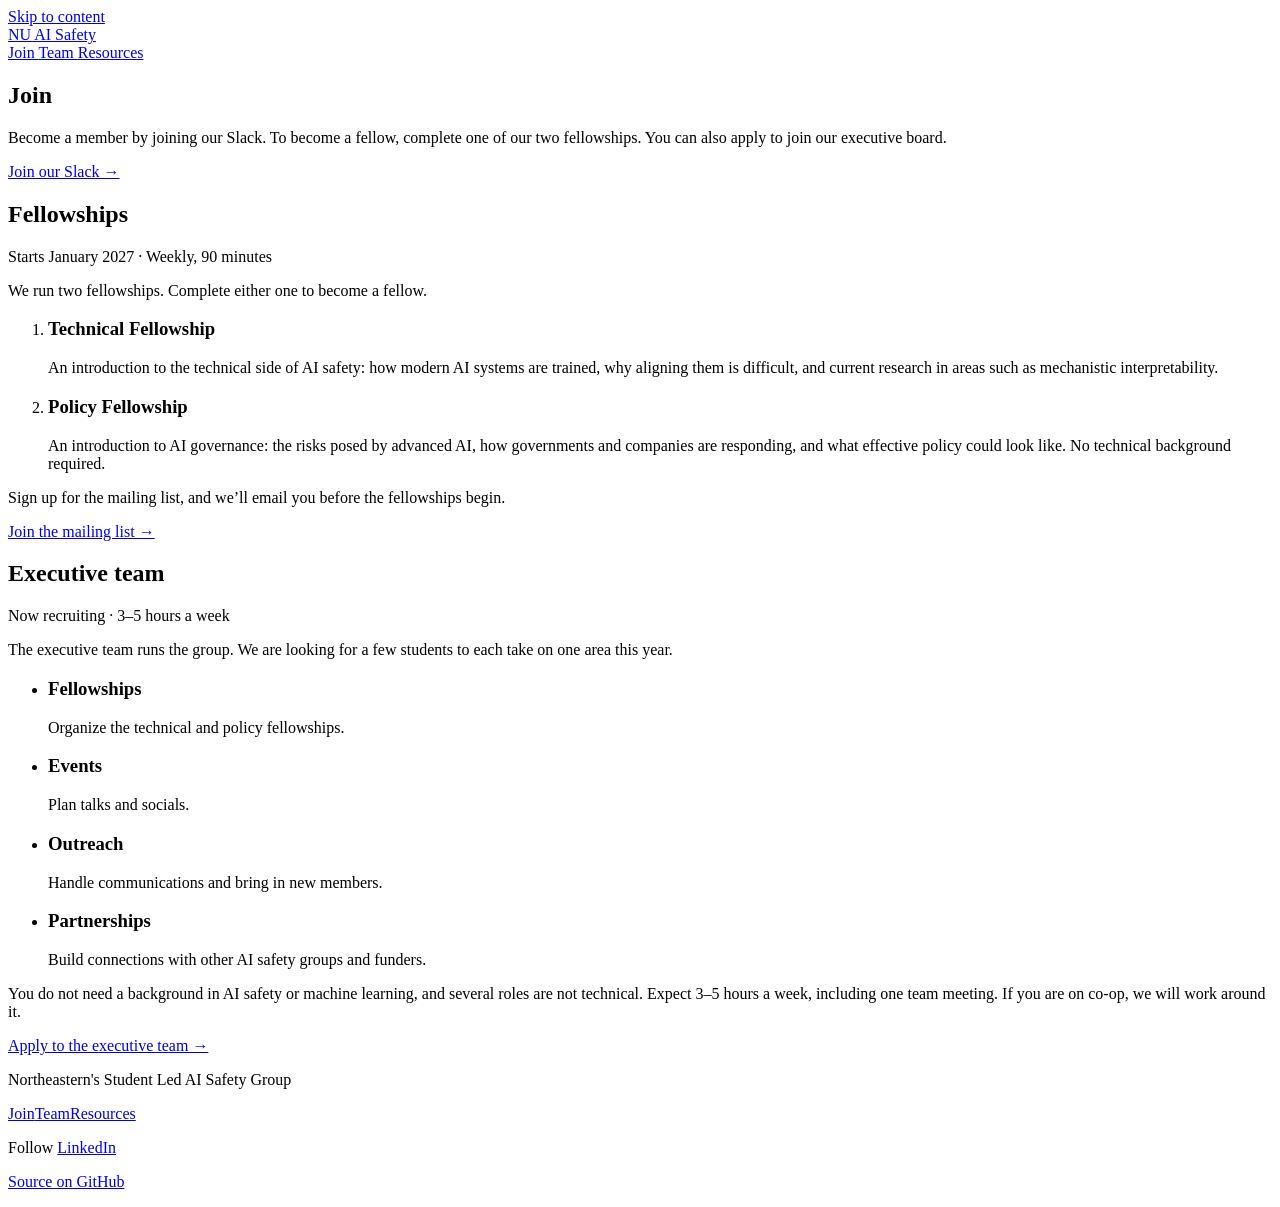
==== join/index.html @ f9b43fa2 "Preview build: oversight slider hero and pathways section" ====
<!DOCTYPE html><html lang="en"> <head><meta charset="utf-8"><meta name="viewport" content="width=device-width, initial-scale=1"><title>Join | NU AI Safety</title><meta name="description" content="Join our Slack, take a technical or policy fellowship, or apply to the executive team."><link rel="canonical" href="https://soham-padia.github.io/nuaisafety-preview/join"><link rel="icon" href="/nuaisafety-preview/favicon.svg" type="image/svg+xml"><meta property="og:type" content="website"><meta property="og:site_name" content="NU AI Safety"><meta property="og:title" content="Join | NU AI Safety"><meta property="og:description" content="Join our Slack, take a technical or policy fellowship, or apply to the executive team."><meta property="og:url" content="https://soham-padia.github.io/nuaisafety-preview/join"><meta property="og:image" content="https://soham-padia.github.io/og.png"><meta property="og:image:width" content="1200"><meta property="og:image:height" content="630"><meta property="og:image:alt" content="NU AI Safety. AI safety and interpretability at Northeastern."><meta name="twitter:card" content="summary_large_image"><meta name="twitter:image" content="https://soham-padia.github.io/og.png"><link rel="stylesheet" href="/nuaisafety-preview/_astro/index.CbZbngyi.css"></head> <body> <a class="skip" href="#main">Skip to content</a> <header class="masthead"> <div class="wrap"> <a class="wordmark" href="/nuaisafety-preview/">NU AI Safety</a> <nav class="nav" aria-label="Primary"> <a href="/nuaisafety-preview/join"> Join </a><a href="/nuaisafety-preview/team"> Team </a><a href="/nuaisafety-preview/resources"> Resources </a> </nav> </div> </header> <main id="main">  <section class="band"> <div class="wrap"> <h1>Join</h1> <p class="lede join__lede">
Become a member by joining our Slack. To become a fellow, complete one of our two
        fellowships. You can also apply to join our executive board.
</p> <div class="actions join__slack"> <a class="btn btn--ghost" href="https://join.slack.com/t/nuaisafety/shared_invite/zt-4bwdf0z1w-DnPKeS6kprWA~7e1_BPCQw">Join our Slack →</a> </div> <div class="paths"> <section class="path" aria-labelledby="fellowships"> <h2 id="fellowships">Fellowships</h2> <span class="meta">Starts January 2027 · Weekly, 90 minutes</span> <p>
We run two fellowships. Complete either one to become a fellow.
</p> <ol class="steps"> <li> <h3>Technical Fellowship</h3> <p>
An introduction to the technical side of AI safety: how modern AI systems are
                trained, why aligning them is difficult, and current research in areas such as
                mechanistic interpretability.
</p> </li> <li> <h3>Policy Fellowship</h3> <p>
An introduction to AI governance: the risks posed by advanced AI, how governments
                and companies are responding, and what effective policy could look like. No
                technical background required.
</p> </li> </ol> <p>
Sign up for the mailing list, and we’ll email you before the fellowships begin.
</p> <div class="actions path__cta"> <a class="btn" href="https://airtable.com/appTpg6JO93Aqr1xs/pagh3n1xdPrxEB8nk/form">Join the mailing list →</a> </div> </section> <section class="path path--exec" aria-labelledby="exec"> <h2 id="exec">Executive team</h2> <span class="meta">Now recruiting · 3–5 hours a week</span> <p>
The executive team runs the group. We are looking for a few students to each take on
            one area this year.
</p> <ul class="steps"> <li> <h3>Fellowships</h3> <p>Organize the technical and policy fellowships.</p> </li> <li> <h3>Events</h3> <p>Plan talks and socials.</p> </li> <li> <h3>Outreach</h3> <p>Handle communications and bring in new members.</p> </li> <li> <h3>Partnerships</h3> <p>Build connections with other AI safety groups and funders.</p> </li> </ul> <p>
You do not need a background in AI safety or machine learning, and several roles are
            not technical. Expect 3–5 hours a week, including one team meeting. If you are on
            co-op, we will work around it.
</p> <div class="actions path__cta"> <a class="btn" href="https://airtable.com/appTpg6JO93Aqr1xs/pagJpuw954bZSuywr/form">Apply to the executive team →</a> </div> </section> </div> </div> </section>  </main> <footer class="foot"> <div class="wrap"> <div class="foot__row"> <div> <p class="foot__name">Northeastern's Student Led AI Safety Group</p> <nav class="foot__nav" aria-label="Footer"> <a href="/nuaisafety-preview/join">Join</a><a href="/nuaisafety-preview/team">Team</a><a href="/nuaisafety-preview/resources">Resources</a> </nav> </div> <div class="foot__contact">  <p> <span class="foot__label">Follow</span> <a href="https://www.linkedin.com/company/nu-ai-safety/">LinkedIn</a> </p> </div> </div> <p class="credit"> <a href="https://github.com/soham-padia/nuaisafety">Source on GitHub</a> </p> </div> </footer> <script type="module" src="/nuaisafety-preview/_astro/Base.astro_astro_type_script_index_0_lang.DZBASine.js"></script> </body> </html>
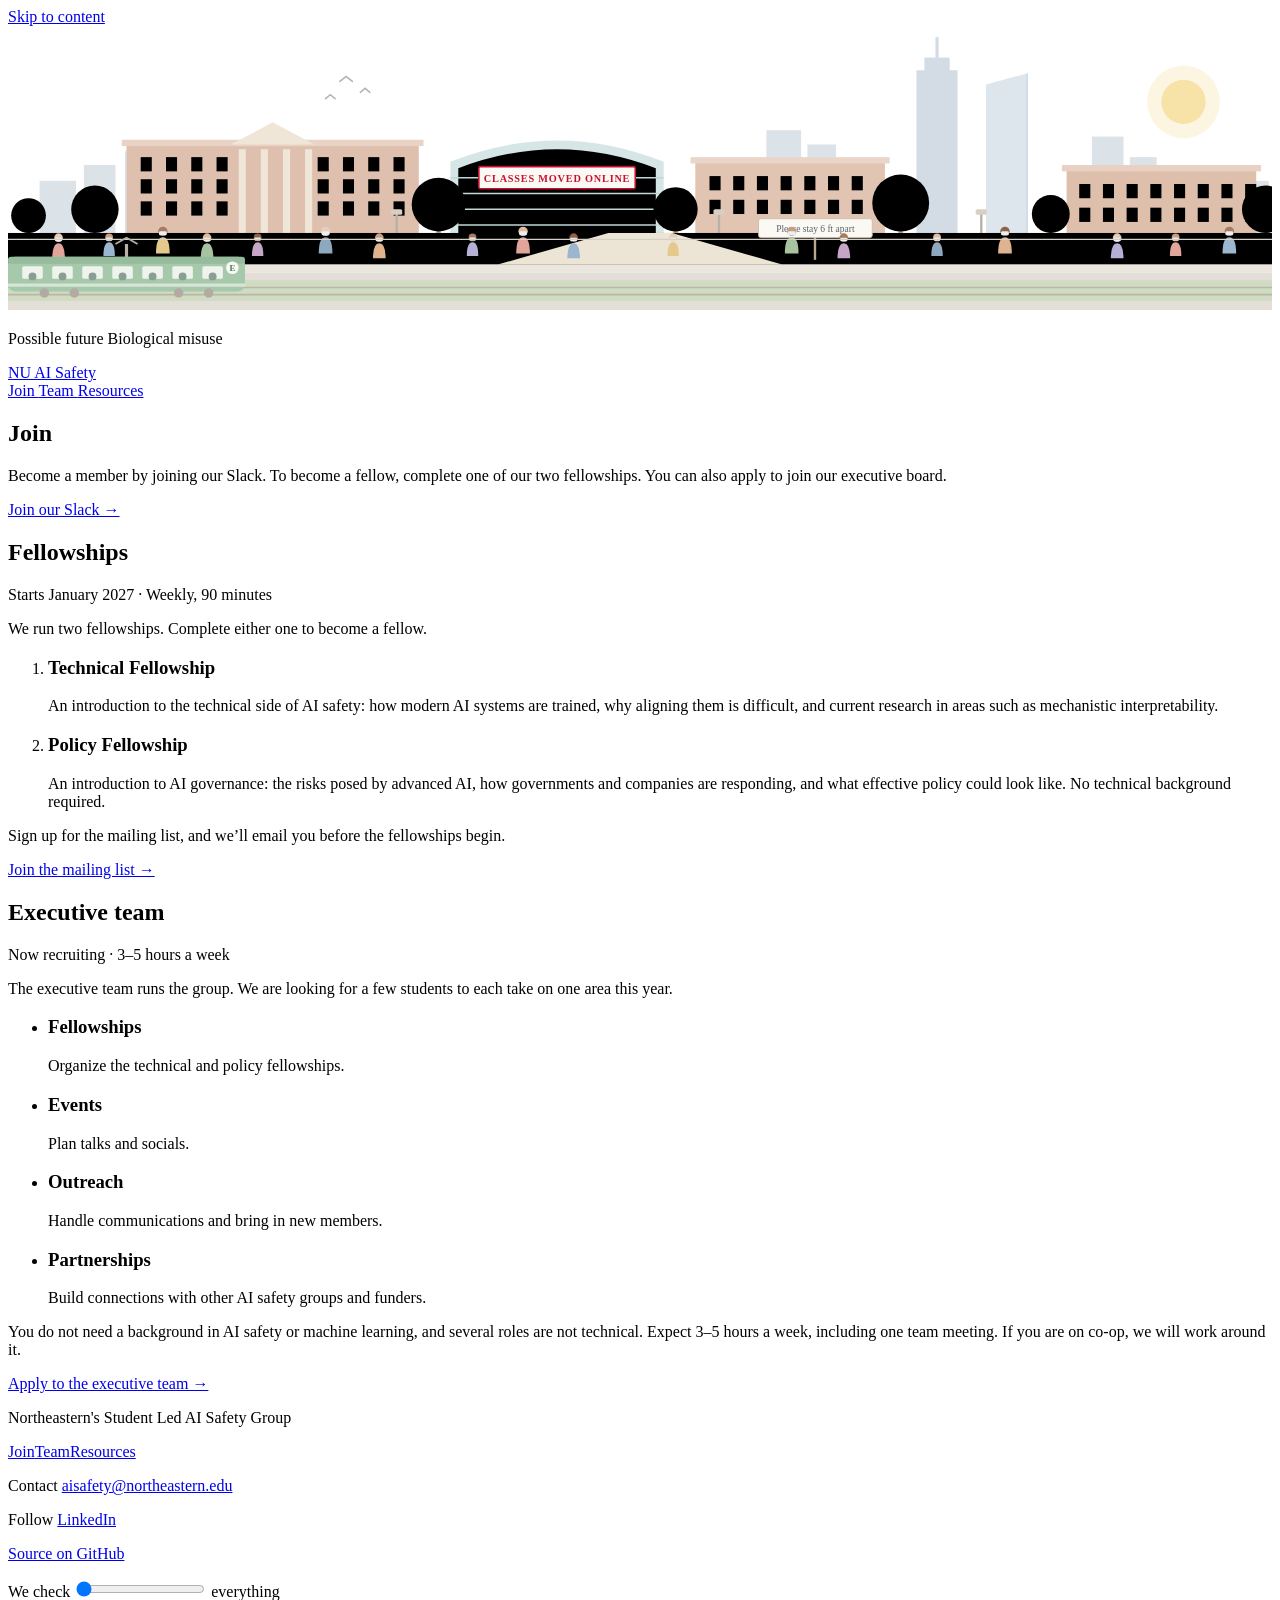
==== commit 1d20d393: "Preview: campus backdrop that goes wrong differently on each page" ====
--- a/join/index.html
+++ b/join/index.html
@@ -1,4 +1,4 @@
-<!DOCTYPE html><html lang="en"> <head><meta charset="utf-8"><meta name="viewport" content="width=device-width, initial-scale=1"><title>Join | NU AI Safety</title><meta name="description" content="Join our Slack, take a technical or policy fellowship, or apply to the executive team."><link rel="canonical" href="https://soham-padia.github.io/nuaisafety-preview/join"><link rel="icon" href="/nuaisafety-preview/favicon.svg" type="image/svg+xml"><meta property="og:type" content="website"><meta property="og:site_name" content="NU AI Safety"><meta property="og:title" content="Join | NU AI Safety"><meta property="og:description" content="Join our Slack, take a technical or policy fellowship, or apply to the executive team."><meta property="og:url" content="https://soham-padia.github.io/nuaisafety-preview/join"><meta property="og:image" content="https://soham-padia.github.io/og.png"><meta property="og:image:width" content="1200"><meta property="og:image:height" content="630"><meta property="og:image:alt" content="NU AI Safety. AI safety and interpretability at Northeastern."><meta name="twitter:card" content="summary_large_image"><meta name="twitter:image" content="https://soham-padia.github.io/og.png"><link rel="stylesheet" href="/nuaisafety-preview/_astro/index.CbZbngyi.css"></head> <body> <a class="skip" href="#main">Skip to content</a> <header class="masthead"> <div class="wrap"> <a class="wordmark" href="/nuaisafety-preview/">NU AI Safety</a> <nav class="nav" aria-label="Primary"> <a href="/nuaisafety-preview/join"> Join </a><a href="/nuaisafety-preview/team"> Team </a><a href="/nuaisafety-preview/resources"> Resources </a> </nav> </div> </header> <main id="main">  <section class="band"> <div class="wrap"> <h1>Join</h1> <p class="lede join__lede">
+<!DOCTYPE html><html lang="en" data-scene="bio"> <head><meta charset="utf-8"><meta name="viewport" content="width=device-width, initial-scale=1"><script>try{var t=sessionStorage.getItem('nuais-t');if(t!==null)document.documentElement.style.setProperty('--t',t)}catch(e){}</script><title>Join | NU AI Safety</title><meta name="description" content="Join our Slack, take a technical or policy fellowship, or apply to the executive team."><link rel="canonical" href="https://soham-padia.github.io/nuaisafety-preview/join"><link rel="icon" href="/nuaisafety-preview/favicon.svg" type="image/svg+xml"><meta property="og:type" content="website"><meta property="og:site_name" content="NU AI Safety"><meta property="og:title" content="Join | NU AI Safety"><meta property="og:description" content="Join our Slack, take a technical or policy fellowship, or apply to the executive team."><meta property="og:url" content="https://soham-padia.github.io/nuaisafety-preview/join"><meta property="og:image" content="https://soham-padia.github.io/og.png"><meta property="og:image:width" content="1200"><meta property="og:image:height" content="630"><meta property="og:image:alt" content="NU AI Safety. AI safety and interpretability at Northeastern."><meta name="twitter:card" content="summary_large_image"><meta name="twitter:image" content="https://soham-padia.github.io/og.png"><link rel="stylesheet" href="/nuaisafety-preview/_astro/index.BL_N6bDq.css"></head> <body> <a class="skip" href="#main">Skip to content</a> <div class="campus" aria-hidden="true" data-scene="bio"> <svg viewBox="0 0 1600 360" preserveAspectRatio="xMidYMax slice"> <defs> <radialGradient id="cxGlow" cx="50%" cy="100%" r="60%"> <stop offset="0" stop-color="#f2b07e" stop-opacity=".85"></stop> <stop offset="1" stop-color="#f2b07e" stop-opacity="0"></stop> </radialGradient> </defs>  <g class style="--at:.3"> <circle cx="1488" cy="96" r="46" fill="#f7e2a8" opacity=".35"></circle> <circle cx="1488" cy="96" r="28" fill="#f7e2a8"></circle> </g>  <g class="cx-out" style="--at:.36" fill="none" stroke="#b9b4ab" stroke-width="2" stroke-linecap="round"> <path d="M420,70 l8,-6 l8,6"></path><path d="M446,84 l6,-5 l6,5"></path><path d="M402,92 l6,-5 l6,5"></path> </g>  <g fill="#dbe2e8"> <rect x="40" y="196" width="46" height="74"></rect><rect x="96" y="176" width="40" height="94"></rect><rect x="148" y="158" width="52" height="112"></rect><rect x="960" y="132" width="44" height="138"></rect><rect x="1012" y="150" width="36" height="120"></rect><rect x="1372" y="140" width="40" height="130"></rect><rect x="1420" y="166" width="34" height="104"></rect><rect x="1500" y="178" width="50" height="92"></rect><rect x="1556" y="196" width="40" height="74"></rect> </g> <g fill="#d3dce4"> <rect x="1150" y="56" width="52" height="214"></rect> <rect x="1160" y="40" width="32" height="20"></rect> <rect x="1174" y="14" width="4" height="28"></rect> </g> <path d="M1238,270 L1238,74 L1290,60 L1290,270 Z" fill="#dde6ed"></path> <path d="M1290,60 L1290,270" stroke="#cfd9e2" stroke-width="2"></path>   <rect x="150" y="150" width="370" height="116" fill="#dfc0ae"></rect> <rect x="144" y="144" width="382" height="8" fill="#e9d3c5"></rect> <path d="M282,150 L335,122 L388,150 Z" fill="#efe6d8"></path> <g fill="#efe6d8"><rect x="292" y="156" width="9" height="106"></rect><rect x="320" y="156" width="9" height="106"></rect><rect x="348" y="156" width="9" height="106"></rect><rect x="376" y="156" width="9" height="106"></rect></g> <path d="M560,266 L560,172 Q695,118 830,172 L830,266 Z" fill="#d6e6e6"></path> <path class="cx-lit" style="--l0:.5;--at:.5" d="M570,262 L570,180 Q695,132 820,180 L820,262 Z"></path> <g stroke="#c3d6d7" stroke-width="2"><line x1="560" y1="192" x2="830" y2="192"></line><line x1="560" y1="212" x2="830" y2="212"></line><line x1="560" y1="232" x2="830" y2="232"></line><line x1="560" y1="252" x2="830" y2="252"></line></g> <rect x="870" y="172" width="240" height="94" fill="#e2c4b2"></rect> <rect x="864" y="166" width="252" height="8" fill="#ead6c9"></rect> <rect x="1340" y="182" width="240" height="84" fill="#ddbfac"></rect> <rect x="1334" y="176" width="252" height="8" fill="#e8d1c3"></rect> <g><g> <rect x="168" y="166" width="14" height="18" fill="#cdb5a7"></rect> <rect class="cx-lit" style="--l0:1;--at:0.15" x="168" y="166" width="14" height="18"></rect> </g><g> <rect x="200" y="166" width="14" height="18" fill="#cdb5a7"></rect> <rect class="cx-lit" style="--l0:0;--at:0.52" x="200" y="166" width="14" height="18"></rect> </g><g> <rect x="232" y="166" width="14" height="18" fill="#cdb5a7"></rect> <rect class="cx-lit" style="--l0:0;--at:0.19" x="232" y="166" width="14" height="18"></rect> </g><g> <rect x="264" y="166" width="14" height="18" fill="#cdb5a7"></rect> <rect class="cx-lit" style="--l0:1;--at:0.56" x="264" y="166" width="14" height="18"></rect> </g><g> <rect x="392" y="166" width="14" height="18" fill="#cdb5a7"></rect> <rect class="cx-lit" style="--l0:0;--at:0.23" x="392" y="166" width="14" height="18"></rect> </g><g> <rect x="424" y="166" width="14" height="18" fill="#cdb5a7"></rect> <rect class="cx-lit" style="--l0:1;--at:0.6" x="424" y="166" width="14" height="18"></rect> </g><g> <rect x="456" y="166" width="14" height="18" fill="#cdb5a7"></rect> <rect class="cx-lit" style="--l0:0;--at:0.27" x="456" y="166" width="14" height="18"></rect> </g><g> <rect x="488" y="166" width="14" height="18" fill="#cdb5a7"></rect> <rect class="cx-lit" style="--l0:0;--at:0.64" x="488" y="166" width="14" height="18"></rect> </g><g> <rect x="168" y="194" width="14" height="18" fill="#cdb5a7"></rect> <rect class="cx-lit" style="--l0:0;--at:0.26" x="168" y="194" width="14" height="18"></rect> </g><g> <rect x="200" y="194" width="14" height="18" fill="#cdb5a7"></rect> <rect class="cx-lit" style="--l0:1;--at:0.63" x="200" y="194" width="14" height="18"></rect> </g><g> <rect x="232" y="194" width="14" height="18" fill="#cdb5a7"></rect> <rect class="cx-lit" style="--l0:0;--at:0.3" x="232" y="194" width="14" height="18"></rect> </g><g> <rect x="264" y="194" width="14" height="18" fill="#cdb5a7"></rect> <rect class="cx-lit" style="--l0:0;--at:0.67" x="264" y="194" width="14" height="18"></rect> </g><g> <rect x="392" y="194" width="14" height="18" fill="#cdb5a7"></rect> <rect class="cx-lit" style="--l0:1;--at:0.34" x="392" y="194" width="14" height="18"></rect> </g><g> <rect x="424" y="194" width="14" height="18" fill="#cdb5a7"></rect> <rect class="cx-lit" style="--l0:0;--at:0.71" x="424" y="194" width="14" height="18"></rect> </g><g> <rect x="456" y="194" width="14" height="18" fill="#cdb5a7"></rect> <rect class="cx-lit" style="--l0:1;--at:0.38" x="456" y="194" width="14" height="18"></rect> </g><g> <rect x="488" y="194" width="14" height="18" fill="#cdb5a7"></rect> <rect class="cx-lit" style="--l0:0;--at:0.75" x="488" y="194" width="14" height="18"></rect> </g><g> <rect x="168" y="222" width="14" height="18" fill="#cdb5a7"></rect> <rect class="cx-lit" style="--l0:1;--at:0.37" x="168" y="222" width="14" height="18"></rect> </g><g> <rect x="200" y="222" width="14" height="18" fill="#cdb5a7"></rect> <rect class="cx-lit" style="--l0:0;--at:0.74" x="200" y="222" width="14" height="18"></rect> </g><g> <rect x="232" y="222" width="14" height="18" fill="#cdb5a7"></rect> <rect class="cx-lit" style="--l0:1;--at:0.41" x="232" y="222" width="14" height="18"></rect> </g><g> <rect x="264" y="222" width="14" height="18" fill="#cdb5a7"></rect> <rect class="cx-lit" style="--l0:0;--at:0.78" x="264" y="222" width="14" height="18"></rect> </g><g> <rect x="392" y="222" width="14" height="18" fill="#cdb5a7"></rect> <rect class="cx-lit" style="--l0:0;--at:0.45" x="392" y="222" width="14" height="18"></rect> </g><g> <rect x="424" y="222" width="14" height="18" fill="#cdb5a7"></rect> <rect class="cx-lit" style="--l0:1;--at:0.82" x="424" y="222" width="14" height="18"></rect> </g><g> <rect x="456" y="222" width="14" height="18" fill="#cdb5a7"></rect> <rect class="cx-lit" style="--l0:0;--at:0.49" x="456" y="222" width="14" height="18"></rect> </g><g> <rect x="488" y="222" width="14" height="18" fill="#cdb5a7"></rect> <rect class="cx-lit" style="--l0:1;--at:0.16" x="488" y="222" width="14" height="18"></rect> </g><g> <rect x="888" y="190" width="14" height="18" fill="#cdb5a7"></rect> <rect class="cx-lit" style="--l0:1;--at:0.15" x="888" y="190" width="14" height="18"></rect> </g><g> <rect x="918" y="190" width="14" height="18" fill="#cdb5a7"></rect> <rect class="cx-lit" style="--l0:0;--at:0.52" x="918" y="190" width="14" height="18"></rect> </g><g> <rect x="948" y="190" width="14" height="18" fill="#cdb5a7"></rect> <rect class="cx-lit" style="--l0:0;--at:0.19" x="948" y="190" width="14" height="18"></rect> </g><g> <rect x="978" y="190" width="14" height="18" fill="#cdb5a7"></rect> <rect class="cx-lit" style="--l0:1;--at:0.56" x="978" y="190" width="14" height="18"></rect> </g><g> <rect x="1008" y="190" width="14" height="18" fill="#cdb5a7"></rect> <rect class="cx-lit" style="--l0:0;--at:0.23" x="1008" y="190" width="14" height="18"></rect> </g><g> <rect x="1038" y="190" width="14" height="18" fill="#cdb5a7"></rect> <rect class="cx-lit" style="--l0:1;--at:0.6" x="1038" y="190" width="14" height="18"></rect> </g><g> <rect x="1068" y="190" width="14" height="18" fill="#cdb5a7"></rect> <rect class="cx-lit" style="--l0:0;--at:0.27" x="1068" y="190" width="14" height="18"></rect> </g><g> <rect x="888" y="220" width="14" height="18" fill="#cdb5a7"></rect> <rect class="cx-lit" style="--l0:0;--at:0.26" x="888" y="220" width="14" height="18"></rect> </g><g> <rect x="918" y="220" width="14" height="18" fill="#cdb5a7"></rect> <rect class="cx-lit" style="--l0:1;--at:0.63" x="918" y="220" width="14" height="18"></rect> </g><g> <rect x="948" y="220" width="14" height="18" fill="#cdb5a7"></rect> <rect class="cx-lit" style="--l0:0;--at:0.3" x="948" y="220" width="14" height="18"></rect> </g><g> <rect x="978" y="220" width="14" height="18" fill="#cdb5a7"></rect> <rect class="cx-lit" style="--l0:0;--at:0.67" x="978" y="220" width="14" height="18"></rect> </g><g> <rect x="1008" y="220" width="14" height="18" fill="#cdb5a7"></rect> <rect class="cx-lit" style="--l0:1;--at:0.34" x="1008" y="220" width="14" height="18"></rect> </g><g> <rect x="1038" y="220" width="14" height="18" fill="#cdb5a7"></rect> <rect class="cx-lit" style="--l0:0;--at:0.71" x="1038" y="220" width="14" height="18"></rect> </g><g> <rect x="1068" y="220" width="14" height="18" fill="#cdb5a7"></rect> <rect class="cx-lit" style="--l0:1;--at:0.38" x="1068" y="220" width="14" height="18"></rect> </g><g> <rect x="1356" y="200" width="14" height="18" fill="#cdb5a7"></rect> <rect class="cx-lit" style="--l0:1;--at:0.15" x="1356" y="200" width="14" height="18"></rect> </g><g> <rect x="1386" y="200" width="14" height="18" fill="#cdb5a7"></rect> <rect class="cx-lit" style="--l0:0;--at:0.52" x="1386" y="200" width="14" height="18"></rect> </g><g> <rect x="1416" y="200" width="14" height="18" fill="#cdb5a7"></rect> <rect class="cx-lit" style="--l0:0;--at:0.19" x="1416" y="200" width="14" height="18"></rect> </g><g> <rect x="1446" y="200" width="14" height="18" fill="#cdb5a7"></rect> <rect class="cx-lit" style="--l0:1;--at:0.56" x="1446" y="200" width="14" height="18"></rect> </g><g> <rect x="1476" y="200" width="14" height="18" fill="#cdb5a7"></rect> <rect class="cx-lit" style="--l0:0;--at:0.23" x="1476" y="200" width="14" height="18"></rect> </g><g> <rect x="1506" y="200" width="14" height="18" fill="#cdb5a7"></rect> <rect class="cx-lit" style="--l0:1;--at:0.6" x="1506" y="200" width="14" height="18"></rect> </g><g> <rect x="1536" y="200" width="14" height="18" fill="#cdb5a7"></rect> <rect class="cx-lit" style="--l0:0;--at:0.27" x="1536" y="200" width="14" height="18"></rect> </g><g> <rect x="1566" y="200" width="14" height="18" fill="#cdb5a7"></rect> <rect class="cx-lit" style="--l0:0;--at:0.64" x="1566" y="200" width="14" height="18"></rect> </g><g> <rect x="1356" y="230" width="14" height="18" fill="#cdb5a7"></rect> <rect class="cx-lit" style="--l0:0;--at:0.26" x="1356" y="230" width="14" height="18"></rect> </g><g> <rect x="1386" y="230" width="14" height="18" fill="#cdb5a7"></rect> <rect class="cx-lit" style="--l0:1;--at:0.63" x="1386" y="230" width="14" height="18"></rect> </g><g> <rect x="1416" y="230" width="14" height="18" fill="#cdb5a7"></rect> <rect class="cx-lit" style="--l0:0;--at:0.3" x="1416" y="230" width="14" height="18"></rect> </g><g> <rect x="1446" y="230" width="14" height="18" fill="#cdb5a7"></rect> <rect class="cx-lit" style="--l0:0;--at:0.67" x="1446" y="230" width="14" height="18"></rect> </g><g> <rect x="1476" y="230" width="14" height="18" fill="#cdb5a7"></rect> <rect class="cx-lit" style="--l0:1;--at:0.34" x="1476" y="230" width="14" height="18"></rect> </g><g> <rect x="1506" y="230" width="14" height="18" fill="#cdb5a7"></rect> <rect class="cx-lit" style="--l0:0;--at:0.71" x="1506" y="230" width="14" height="18"></rect> </g><g> <rect x="1536" y="230" width="14" height="18" fill="#cdb5a7"></rect> <rect class="cx-lit" style="--l0:1;--at:0.38" x="1536" y="230" width="14" height="18"></rect> </g><g> <rect x="1566" y="230" width="14" height="18" fill="#cdb5a7"></rect> <rect class="cx-lit" style="--l0:0;--at:0.75" x="1566" y="230" width="14" height="18"></rect> </g></g> <g class="cx-in" style="--at:.48"> <rect x="596" y="178" width="198" height="28" rx="2" fill="#fbf9f4" stroke="#c8102e" stroke-width="2"></rect> <text x="695" y="197" font-size="13" font-weight="700" letter-spacing="1" text-anchor="middle" fill="#c8102e">CLASSES MOVED ONLINE</text> </g>   <g> <rect x="107" y="232" width="6" height="36" fill="#b9a38e"></rect> <circle class="cx-tree cx-tree--bio" style="--c:#bfd3b0" cx="110" cy="232" r="30"></circle> </g><g> <rect x="542" y="226" width="6" height="42" fill="#b9a38e"></rect> <circle class="cx-tree cx-tree--bio" style="--c:#aecaa0" cx="545" cy="226" r="34"></circle> </g><g> <rect x="842" y="232" width="6" height="36" fill="#b9a38e"></rect> <circle class="cx-tree cx-tree--bio" style="--c:#e2cf98" cx="845" cy="232" r="28"></circle> </g><g> <rect x="1127" y="224" width="6" height="44" fill="#b9a38e"></rect> <circle class="cx-tree cx-tree--bio" style="--c:#bfd3b0" cx="1130" cy="224" r="36"></circle> </g><g> <rect x="1317" y="238" width="6" height="30" fill="#b9a38e"></rect> <circle class="cx-tree cx-tree--bio" style="--c:#aecaa0" cx="1320" cy="238" r="24"></circle> </g><g> <rect x="1589" y="232" width="6" height="36" fill="#b9a38e"></rect> <circle class="cx-tree cx-tree--bio" style="--c:#e2cf98" cx="1592" cy="232" r="30"></circle> </g><g> <rect x="23" y="240" width="6" height="28" fill="#b9a38e"></rect> <circle class="cx-tree cx-tree--bio" style="--c:#aecaa0" cx="26" cy="240" r="22"></circle> </g> <g stroke="#b9b1a7" stroke-width="3"> <line x1="492" y1="300" x2="492" y2="238"></line><line x1="900" y1="300" x2="900" y2="238"></line><line x1="1232" y1="300" x2="1232" y2="238"></line> </g> <g fill="#d8cfc2"><rect x="485" y="232" width="14" height="7" rx="2"></rect><rect x="893" y="232" width="14" height="7" rx="2"></rect><rect x="1225" y="232" width="14" height="7" rx="2"></rect></g>  <rect class="cx-lawn cx-lawn--bio" x="0" y="262" width="1600" height="40"></rect> <path d="M760,262 L840,262 L980,302 L620,302 Z" fill="#ece5d6"></path>  <g class="cx-in" style="--at:.28"> <rect x="1020" y="264" width="3" height="32" fill="#b9a993"></rect> <rect x="950" y="244" width="144" height="24" rx="3" fill="#fbf9f4" stroke="#c9bba6"></rect> <text x="1022" y="261" font-size="12" text-anchor="middle" fill="#5b6169">Please stay 6 ft apart</text> </g> <g class="cx-out" style="--at:0.589"> <g transform="translate(64 294) scale(1)"> <path d="M-8,0 Q-8,-19 0,-19 Q8,-19 8,0 Z" fill="#e2a59c"></path> <circle cx="0" cy="-26" r="5.5" fill="#e8cdb5"></circle> <rect class="cx-in" style="--at:0.211" x="-4.5" y="-26" width="9" height="4.5" rx="1.5" fill="#e6f0f6"></rect> </g> </g><g class="cx-out" style="--at:0.454"> <g transform="translate(128 291) scale(0.9)"> <path d="M-8,0 Q-8,-19 0,-19 Q8,-19 8,0 Z" fill="#9db6cf"></path> <circle cx="0" cy="-26" r="5.5" fill="#c99d7e"></circle> <rect class="cx-in" style="--at:0.146" x="-4.5" y="-26" width="9" height="4.5" rx="1.5" fill="#e6f0f6"></rect> </g> </g><g class="cx-out" style="--at:0.752"> <g transform="translate(196 288) scale(1.08)"> <path d="M-8,0 Q-8,-19 0,-19 Q8,-19 8,0 Z" fill="#e5c88c"></path> <circle cx="0" cy="-26" r="5.5" fill="#a97b5c"></circle> <rect class="cx-in" style="--at:0.288" x="-4.5" y="-26" width="9" height="4.5" rx="1.5" fill="#e6f0f6"></rect> </g> </g><g class="cx-out" style="--at:0.4"> <g transform="translate(252 294) scale(1)"> <path d="M-8,0 Q-8,-19 0,-19 Q8,-19 8,0 Z" fill="#a7c3a0"></path> <circle cx="0" cy="-26" r="5.5" fill="#e2bc9a"></circle> <rect class="cx-in" style="--at:0.12" x="-4.5" y="-26" width="9" height="4.5" rx="1.5" fill="#e6f0f6"></rect> </g> </g><g class="cx-out" style="--at:0.644"> <g transform="translate(316 291) scale(0.9)"> <path d="M-8,0 Q-8,-19 0,-19 Q8,-19 8,0 Z" fill="#c6a6c6"></path> <circle cx="0" cy="-26" r="5.5" fill="#8d6248"></circle> <rect class="cx-in" style="--at:0.236" x="-4.5" y="-26" width="9" height="4.5" rx="1.5" fill="#e6f0f6"></rect> </g> </g><g class="cx-out" style="--at:0.508"> <g transform="translate(402 288) scale(1.08)"> <path d="M-8,0 Q-8,-19 0,-19 Q8,-19 8,0 Z" fill="#8ea8bf"></path> <circle cx="0" cy="-26" r="5.5" fill="#e8cdb5"></circle> <rect class="cx-in" style="--at:0.172" x="-4.5" y="-26" width="9" height="4.5" rx="1.5" fill="#e6f0f6"></rect> </g> </g><g class="cx-out" style="--at:0.833"> <g transform="translate(470 294) scale(1)"> <path d="M-8,0 Q-8,-19 0,-19 Q8,-19 8,0 Z" fill="#e0b38f"></path> <circle cx="0" cy="-26" r="5.5" fill="#c99d7e"></circle> <rect class="cx-in" style="--at:0.327" x="-4.5" y="-26" width="9" height="4.5" rx="1.5" fill="#e6f0f6"></rect> </g> </g><g class="cx-out" style="--at:0.698"> <g transform="translate(588 291) scale(0.9)"> <path d="M-8,0 Q-8,-19 0,-19 Q8,-19 8,0 Z" fill="#b7b0d6"></path> <circle cx="0" cy="-26" r="5.5" fill="#a97b5c"></circle> <rect class="cx-in" style="--at:0.262" x="-4.5" y="-26" width="9" height="4.5" rx="1.5" fill="#e6f0f6"></rect> </g> </g><g class="cx-out" style="--at:0.535"> <g transform="translate(652 288) scale(1.08)"> <path d="M-8,0 Q-8,-19 0,-19 Q8,-19 8,0 Z" fill="#e2a59c"></path> <circle cx="0" cy="-26" r="5.5" fill="#e2bc9a"></circle> <rect class="cx-in" style="--at:0.185" x="-4.5" y="-26" width="9" height="4.5" rx="1.5" fill="#e6f0f6"></rect> </g> </g><g class="cx-out" style="--at:2"> <g transform="translate(716 294) scale(1)"> <path d="M-8,0 Q-8,-19 0,-19 Q8,-19 8,0 Z" fill="#9db6cf"></path> <circle cx="0" cy="-26" r="5.5" fill="#8d6248"></circle> <rect class="cx-in" style="--at:0.301" x="-4.5" y="-26" width="9" height="4.5" rx="1.5" fill="#e6f0f6"></rect> </g> </g><g class="cx-out" style="--at:0.427"> <g transform="translate(842 291) scale(0.9)"> <path d="M-8,0 Q-8,-19 0,-19 Q8,-19 8,0 Z" fill="#e5c88c"></path> <circle cx="0" cy="-26" r="5.5" fill="#e8cdb5"></circle> <rect class="cx-in" style="--at:0.133" x="-4.5" y="-26" width="9" height="4.5" rx="1.5" fill="#e6f0f6"></rect> </g> </g><g class="cx-out" style="--at:0.616"> <g transform="translate(992 288) scale(1.08)"> <path d="M-8,0 Q-8,-19 0,-19 Q8,-19 8,0 Z" fill="#a7c3a0"></path> <circle cx="0" cy="-26" r="5.5" fill="#c99d7e"></circle> <rect class="cx-in" style="--at:0.224" x="-4.5" y="-26" width="9" height="4.5" rx="1.5" fill="#e6f0f6"></rect> </g> </g><g class="cx-out" style="--at:0.86"> <g transform="translate(1058 294) scale(1)"> <path d="M-8,0 Q-8,-19 0,-19 Q8,-19 8,0 Z" fill="#c6a6c6"></path> <circle cx="0" cy="-26" r="5.5" fill="#a97b5c"></circle> <rect class="cx-in" style="--at:0.34" x="-4.5" y="-26" width="9" height="4.5" rx="1.5" fill="#e6f0f6"></rect> </g> </g><g class="cx-out" style="--at:0.481"> <g transform="translate(1176 291) scale(0.9)"> <path d="M-8,0 Q-8,-19 0,-19 Q8,-19 8,0 Z" fill="#8ea8bf"></path> <circle cx="0" cy="-26" r="5.5" fill="#e2bc9a"></circle> <rect class="cx-in" style="--at:0.159" x="-4.5" y="-26" width="9" height="4.5" rx="1.5" fill="#e6f0f6"></rect> </g> </g><g class="cx-out" style="--at:0.725"> <g transform="translate(1262 288) scale(1.08)"> <path d="M-8,0 Q-8,-19 0,-19 Q8,-19 8,0 Z" fill="#e0b38f"></path> <circle cx="0" cy="-26" r="5.5" fill="#8d6248"></circle> <rect class="cx-in" style="--at:0.275" x="-4.5" y="-26" width="9" height="4.5" rx="1.5" fill="#e6f0f6"></rect> </g> </g><g class="cx-out" style="--at:0.562"> <g transform="translate(1404 294) scale(1)"> <path d="M-8,0 Q-8,-19 0,-19 Q8,-19 8,0 Z" fill="#b7b0d6"></path> <circle cx="0" cy="-26" r="5.5" fill="#e8cdb5"></circle> <rect class="cx-in" style="--at:0.198" x="-4.5" y="-26" width="9" height="4.5" rx="1.5" fill="#e6f0f6"></rect> </g> </g><g class="cx-out" style="--at:0.806"> <g transform="translate(1478 291) scale(0.9)"> <path d="M-8,0 Q-8,-19 0,-19 Q8,-19 8,0 Z" fill="#e2a59c"></path> <circle cx="0" cy="-26" r="5.5" fill="#c99d7e"></circle> <rect class="cx-in" style="--at:0.314" x="-4.5" y="-26" width="9" height="4.5" rx="1.5" fill="#e6f0f6"></rect> </g> </g><g class="cx-out" style="--at:0.671"> <g transform="translate(1546 288) scale(1.08)"> <path d="M-8,0 Q-8,-19 0,-19 Q8,-19 8,0 Z" fill="#9db6cf"></path> <circle cx="0" cy="-26" r="5.5" fill="#a97b5c"></circle> <rect class="cx-in" style="--at:0.249" x="-4.5" y="-26" width="9" height="4.5" rx="1.5" fill="#e6f0f6"></rect> </g> </g>    <rect x="0" y="302" width="1600" height="10" fill="#ebe6dd"></rect> <rect x="0" y="312" width="1600" height="48" fill="#e3dfd8"></rect> <rect x="0" y="322" width="1600" height="26" fill="#cfdcc1"></rect> <g stroke="#bdb5aa" stroke-width="2"><line x1="0" y1="331" x2="1600" y2="331"></line><line x1="0" y1="340" x2="1600" y2="340"></line></g> <line x1="0" y1="270" x2="1600" y2="270" stroke="#d6cfc5" stroke-width="1.5"></line> <g class="cx-train" style> <rect x="148" y="276" width="4" height="18" fill="#b9b1a7"></rect> <path d="M136,276 L150,268 L164,276" fill="none" stroke="#b9b1a7" stroke-width="2"></path> <rect x="0" y="292" width="300" height="44" rx="9" fill="#a6c8ab"></rect> <rect x="0" y="292" width="300" height="9" rx="4" fill="#97bb9d"></rect> <rect x="18" y="304" width="26" height="16" rx="2" fill="#eef3ec"></rect><rect x="56" y="304" width="26" height="16" rx="2" fill="#eef3ec"></rect><rect x="94" y="304" width="26" height="16" rx="2" fill="#eef3ec"></rect><rect x="132" y="304" width="26" height="16" rx="2" fill="#eef3ec"></rect><rect x="170" y="304" width="26" height="16" rx="2" fill="#eef3ec"></rect><rect x="208" y="304" width="26" height="16" rx="2" fill="#eef3ec"></rect><rect x="246" y="304" width="26" height="16" rx="2" fill="#eef3ec"></rect> <circle class="cx-out" style="--at:0.420" cx="31" cy="317" r="5" fill="#8a9e95"></circle><circle class="cx-out" style="--at:0.510" cx="69" cy="317" r="5" fill="#8a9e95"></circle><circle class="cx-out" style="--at:0.600" cx="107" cy="317" r="5" fill="#8a9e95"></circle><circle class="cx-out" style="--at:0.480" cx="145" cy="317" r="5" fill="#8a9e95"></circle><circle class="cx-out" style="--at:0.570" cx="183" cy="317" r="5" fill="#8a9e95"></circle><circle class="cx-out" style="--at:0.450" cx="221" cy="317" r="5" fill="#8a9e95"></circle><circle class="cx-out" style="--at:0.540" cx="259" cy="317" r="5" fill="#8a9e95"></circle> <rect x="0" y="326" width="300" height="4" fill="#fbf9f4" opacity=".6"></rect> <circle cx="284" cy="306" r="8" fill="#fbf9f4"></circle> <text x="284" y="310" font-size="11" font-weight="700" text-anchor="middle" fill="#3f7a4f">E</text> <circle cx="46" cy="338" r="6" fill="#b3aaa1"></circle><circle cx="84" cy="338" r="6" fill="#b3aaa1"></circle><circle cx="216" cy="338" r="6" fill="#b3aaa1"></circle><circle cx="254" cy="338" r="6" fill="#b3aaa1"></circle> </g> </svg>  <p class="campus__label cx-in" style="--at:.5"><span>Possible future</span> Biological misuse</p> </div> <script type="module">const e=document.querySelector(".campus"),s=document.querySelector(".ovs");e&&s?new IntersectionObserver(([t])=>e.classList.toggle("is-dim",!t.isIntersecting)).observe(s):e&&e.classList.add("is-dim");</script> <header class="masthead"> <div class="wrap"> <a class="wordmark" href="/nuaisafety-preview/">NU AI Safety</a> <nav class="nav" aria-label="Primary"> <a href="/nuaisafety-preview/join" aria-current="page"> Join </a><a href="/nuaisafety-preview/team"> Team </a><a href="/nuaisafety-preview/resources"> Resources </a> </nav> </div> </header> <main id="main">  <section class="band"> <div class="wrap"> <h1>Join</h1> <p class="lede join__lede">
 Become a member by joining our Slack. To become a fellow, complete one of our two
         fellowships. You can also apply to join our executive board.
 </p> <div class="actions join__slack"> <a class="btn btn--ghost" href="https://join.slack.com/t/nuaisafety/shared_invite/zt-4bwdf0z1w-DnPKeS6kprWA~7e1_BPCQw">Join our Slack →</a> </div> <div class="paths"> <section class="path" aria-labelledby="fellowships"> <h2 id="fellowships">Fellowships</h2> <span class="meta">Starts January 2027 · Weekly, 90 minutes</span> <p>
@@ -20,4 +20,4 @@
 You do not need a background in AI safety or machine learning, and several roles are
             not technical. Expect 3–5 hours a week, including one team meeting. If you are on
             co-op, we will work around it.
-</p> <div class="actions path__cta"> <a class="btn" href="https://airtable.com/appTpg6JO93Aqr1xs/pagJpuw954bZSuywr/form">Apply to the executive team →</a> </div> </section> </div> </div> </section>  </main> <footer class="foot"> <div class="wrap"> <div class="foot__row"> <div> <p class="foot__name">Northeastern's Student Led AI Safety Group</p> <nav class="foot__nav" aria-label="Footer"> <a href="/nuaisafety-preview/join">Join</a><a href="/nuaisafety-preview/team">Team</a><a href="/nuaisafety-preview/resources">Resources</a> </nav> </div> <div class="foot__contact">  <p> <span class="foot__label">Follow</span> <a href="https://www.linkedin.com/company/nu-ai-safety/">LinkedIn</a> </p> </div> </div> <p class="credit"> <a href="https://github.com/soham-padia/nuaisafety">Source on GitHub</a> </p> </div> </footer> <script type="module" src="/nuaisafety-preview/_astro/Base.astro_astro_type_script_index_0_lang.DZBASine.js"></script> </body> </html>+</p> <div class="actions path__cta"> <a class="btn" href="https://airtable.com/appTpg6JO93Aqr1xs/pagJpuw954bZSuywr/form">Apply to the executive team →</a> </div> </section> </div> </div> </section>  </main> <footer class="foot"> <div class="wrap"> <div class="foot__row"> <div> <p class="foot__name">Northeastern's Student Led AI Safety Group</p> <nav class="foot__nav" aria-label="Footer"> <a href="/nuaisafety-preview/join">Join</a><a href="/nuaisafety-preview/team">Team</a><a href="/nuaisafety-preview/resources">Resources</a> </nav> </div> <div class="foot__contact"> <p> <span class="foot__label">Contact</span> <a href="mailto:aisafety@northeastern.edu">aisafety@northeastern.edu</a> </p> <p> <span class="foot__label">Follow</span> <a href="https://www.linkedin.com/company/nu-ai-safety/">LinkedIn</a> </p> </div> </div> <p class="credit"> <a href="https://github.com/soham-padia/nuaisafety">Source on GitHub</a> </p> </div> </footer> <div class="pill" role="group" aria-label="Oversight"> <label class="pill__label" for="pillRange">We check</label> <input class="ovs__range ovs__range--untouched pill__range" id="pillRange" type="range" min="0" max="100" step="1" value="0"> <output class="pill__out" for="pillRange" id="pillOut">everything</output> </div> <script type="module">const a="nuais-t",e=document.getElementById("pillRange"),d=document.getElementById("pillOut"),o=t=>t<8?"everything":t<35?"most of it":t<65?"some of it":t<92?"very little":"nothing";function r(t,u){const s=t/100;if(document.documentElement.style.setProperty("--t",String(s)),e.style.setProperty("--p",`${t}%`),d.textContent=o(t),e.setAttribute("aria-valuetext",`We check ${o(t)}`),u){try{sessionStorage.setItem(a,String(s))}catch{}dispatchEvent(new Event("nuais:t"))}}let n=0;try{n=Math.round(Math.min(1,Math.max(0,+(sessionStorage.getItem(a)??0)))*100)}catch{}e.value=String(n);r(n,!1);n>0&&e.classList.remove("ovs__range--untouched");let i=0;const c=()=>{document.body.classList.add("is-peeking"),clearTimeout(i),i=window.setTimeout(()=>document.body.classList.remove("is-peeking"),1400)};e.addEventListener("pointerdown",c);e.addEventListener("input",()=>{e.classList.remove("ovs__range--untouched"),r(+e.value,!0),c()});</script> <script type="module" src="/nuaisafety-preview/_astro/Base.astro_astro_type_script_index_0_lang.DZBASine.js"></script> </body> </html>
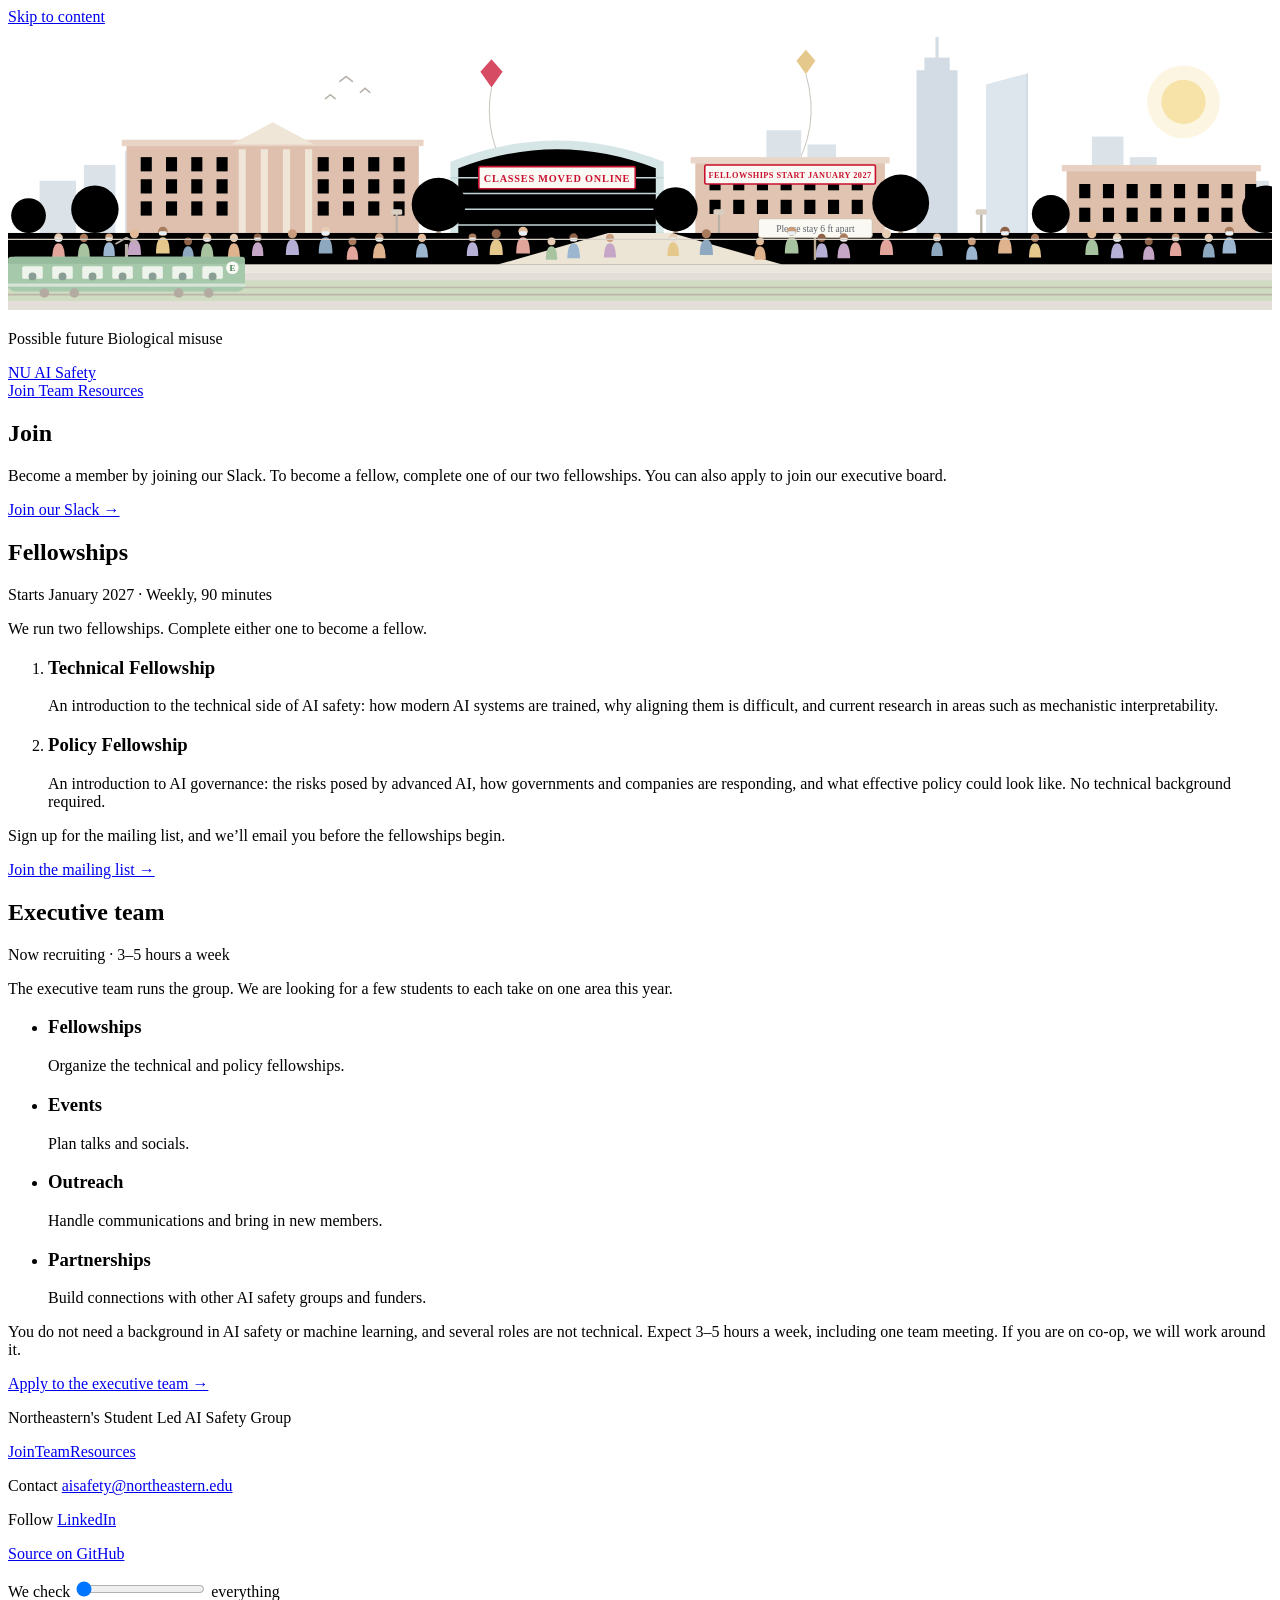
==== commit 71ada03b: "Preview: the slider as the spine, three toys, the perceptron, and the second slider" ====
--- a/join/index.html
+++ b/join/index.html
@@ -1,4 +1,4 @@
-<!DOCTYPE html><html lang="en" data-scene="bio"> <head><meta charset="utf-8"><meta name="viewport" content="width=device-width, initial-scale=1"><script>try{var t=sessionStorage.getItem('nuais-t');if(t!==null)document.documentElement.style.setProperty('--t',t)}catch(e){}</script><title>Join | NU AI Safety</title><meta name="description" content="Join our Slack, take a technical or policy fellowship, or apply to the executive team."><link rel="canonical" href="https://soham-padia.github.io/nuaisafety-preview/join"><link rel="icon" href="/nuaisafety-preview/favicon.svg" type="image/svg+xml"><meta property="og:type" content="website"><meta property="og:site_name" content="NU AI Safety"><meta property="og:title" content="Join | NU AI Safety"><meta property="og:description" content="Join our Slack, take a technical or policy fellowship, or apply to the executive team."><meta property="og:url" content="https://soham-padia.github.io/nuaisafety-preview/join"><meta property="og:image" content="https://soham-padia.github.io/og.png"><meta property="og:image:width" content="1200"><meta property="og:image:height" content="630"><meta property="og:image:alt" content="NU AI Safety. AI safety and interpretability at Northeastern."><meta name="twitter:card" content="summary_large_image"><meta name="twitter:image" content="https://soham-padia.github.io/og.png"><link rel="stylesheet" href="/nuaisafety-preview/_astro/index.BL_N6bDq.css"></head> <body> <a class="skip" href="#main">Skip to content</a> <div class="campus" aria-hidden="true" data-scene="bio"> <svg viewBox="0 0 1600 360" preserveAspectRatio="xMidYMax slice"> <defs> <radialGradient id="cxGlow" cx="50%" cy="100%" r="60%"> <stop offset="0" stop-color="#f2b07e" stop-opacity=".85"></stop> <stop offset="1" stop-color="#f2b07e" stop-opacity="0"></stop> </radialGradient> </defs>  <g class style="--at:.3"> <circle cx="1488" cy="96" r="46" fill="#f7e2a8" opacity=".35"></circle> <circle cx="1488" cy="96" r="28" fill="#f7e2a8"></circle> </g>  <g class="cx-out" style="--at:.36" fill="none" stroke="#b9b4ab" stroke-width="2" stroke-linecap="round"> <path d="M420,70 l8,-6 l8,6"></path><path d="M446,84 l6,-5 l6,5"></path><path d="M402,92 l6,-5 l6,5"></path> </g>  <g fill="#dbe2e8"> <rect x="40" y="196" width="46" height="74"></rect><rect x="96" y="176" width="40" height="94"></rect><rect x="148" y="158" width="52" height="112"></rect><rect x="960" y="132" width="44" height="138"></rect><rect x="1012" y="150" width="36" height="120"></rect><rect x="1372" y="140" width="40" height="130"></rect><rect x="1420" y="166" width="34" height="104"></rect><rect x="1500" y="178" width="50" height="92"></rect><rect x="1556" y="196" width="40" height="74"></rect> </g> <g fill="#d3dce4"> <rect x="1150" y="56" width="52" height="214"></rect> <rect x="1160" y="40" width="32" height="20"></rect> <rect x="1174" y="14" width="4" height="28"></rect> </g> <path d="M1238,270 L1238,74 L1290,60 L1290,270 Z" fill="#dde6ed"></path> <path d="M1290,60 L1290,270" stroke="#cfd9e2" stroke-width="2"></path>   <rect x="150" y="150" width="370" height="116" fill="#dfc0ae"></rect> <rect x="144" y="144" width="382" height="8" fill="#e9d3c5"></rect> <path d="M282,150 L335,122 L388,150 Z" fill="#efe6d8"></path> <g fill="#efe6d8"><rect x="292" y="156" width="9" height="106"></rect><rect x="320" y="156" width="9" height="106"></rect><rect x="348" y="156" width="9" height="106"></rect><rect x="376" y="156" width="9" height="106"></rect></g> <path d="M560,266 L560,172 Q695,118 830,172 L830,266 Z" fill="#d6e6e6"></path> <path class="cx-lit" style="--l0:.5;--at:.5" d="M570,262 L570,180 Q695,132 820,180 L820,262 Z"></path> <g stroke="#c3d6d7" stroke-width="2"><line x1="560" y1="192" x2="830" y2="192"></line><line x1="560" y1="212" x2="830" y2="212"></line><line x1="560" y1="232" x2="830" y2="232"></line><line x1="560" y1="252" x2="830" y2="252"></line></g> <rect x="870" y="172" width="240" height="94" fill="#e2c4b2"></rect> <rect x="864" y="166" width="252" height="8" fill="#ead6c9"></rect> <rect x="1340" y="182" width="240" height="84" fill="#ddbfac"></rect> <rect x="1334" y="176" width="252" height="8" fill="#e8d1c3"></rect> <g><g> <rect x="168" y="166" width="14" height="18" fill="#cdb5a7"></rect> <rect class="cx-lit" style="--l0:1;--at:0.15" x="168" y="166" width="14" height="18"></rect> </g><g> <rect x="200" y="166" width="14" height="18" fill="#cdb5a7"></rect> <rect class="cx-lit" style="--l0:0;--at:0.52" x="200" y="166" width="14" height="18"></rect> </g><g> <rect x="232" y="166" width="14" height="18" fill="#cdb5a7"></rect> <rect class="cx-lit" style="--l0:0;--at:0.19" x="232" y="166" width="14" height="18"></rect> </g><g> <rect x="264" y="166" width="14" height="18" fill="#cdb5a7"></rect> <rect class="cx-lit" style="--l0:1;--at:0.56" x="264" y="166" width="14" height="18"></rect> </g><g> <rect x="392" y="166" width="14" height="18" fill="#cdb5a7"></rect> <rect class="cx-lit" style="--l0:0;--at:0.23" x="392" y="166" width="14" height="18"></rect> </g><g> <rect x="424" y="166" width="14" height="18" fill="#cdb5a7"></rect> <rect class="cx-lit" style="--l0:1;--at:0.6" x="424" y="166" width="14" height="18"></rect> </g><g> <rect x="456" y="166" width="14" height="18" fill="#cdb5a7"></rect> <rect class="cx-lit" style="--l0:0;--at:0.27" x="456" y="166" width="14" height="18"></rect> </g><g> <rect x="488" y="166" width="14" height="18" fill="#cdb5a7"></rect> <rect class="cx-lit" style="--l0:0;--at:0.64" x="488" y="166" width="14" height="18"></rect> </g><g> <rect x="168" y="194" width="14" height="18" fill="#cdb5a7"></rect> <rect class="cx-lit" style="--l0:0;--at:0.26" x="168" y="194" width="14" height="18"></rect> </g><g> <rect x="200" y="194" width="14" height="18" fill="#cdb5a7"></rect> <rect class="cx-lit" style="--l0:1;--at:0.63" x="200" y="194" width="14" height="18"></rect> </g><g> <rect x="232" y="194" width="14" height="18" fill="#cdb5a7"></rect> <rect class="cx-lit" style="--l0:0;--at:0.3" x="232" y="194" width="14" height="18"></rect> </g><g> <rect x="264" y="194" width="14" height="18" fill="#cdb5a7"></rect> <rect class="cx-lit" style="--l0:0;--at:0.67" x="264" y="194" width="14" height="18"></rect> </g><g> <rect x="392" y="194" width="14" height="18" fill="#cdb5a7"></rect> <rect class="cx-lit" style="--l0:1;--at:0.34" x="392" y="194" width="14" height="18"></rect> </g><g> <rect x="424" y="194" width="14" height="18" fill="#cdb5a7"></rect> <rect class="cx-lit" style="--l0:0;--at:0.71" x="424" y="194" width="14" height="18"></rect> </g><g> <rect x="456" y="194" width="14" height="18" fill="#cdb5a7"></rect> <rect class="cx-lit" style="--l0:1;--at:0.38" x="456" y="194" width="14" height="18"></rect> </g><g> <rect x="488" y="194" width="14" height="18" fill="#cdb5a7"></rect> <rect class="cx-lit" style="--l0:0;--at:0.75" x="488" y="194" width="14" height="18"></rect> </g><g> <rect x="168" y="222" width="14" height="18" fill="#cdb5a7"></rect> <rect class="cx-lit" style="--l0:1;--at:0.37" x="168" y="222" width="14" height="18"></rect> </g><g> <rect x="200" y="222" width="14" height="18" fill="#cdb5a7"></rect> <rect class="cx-lit" style="--l0:0;--at:0.74" x="200" y="222" width="14" height="18"></rect> </g><g> <rect x="232" y="222" width="14" height="18" fill="#cdb5a7"></rect> <rect class="cx-lit" style="--l0:1;--at:0.41" x="232" y="222" width="14" height="18"></rect> </g><g> <rect x="264" y="222" width="14" height="18" fill="#cdb5a7"></rect> <rect class="cx-lit" style="--l0:0;--at:0.78" x="264" y="222" width="14" height="18"></rect> </g><g> <rect x="392" y="222" width="14" height="18" fill="#cdb5a7"></rect> <rect class="cx-lit" style="--l0:0;--at:0.45" x="392" y="222" width="14" height="18"></rect> </g><g> <rect x="424" y="222" width="14" height="18" fill="#cdb5a7"></rect> <rect class="cx-lit" style="--l0:1;--at:0.82" x="424" y="222" width="14" height="18"></rect> </g><g> <rect x="456" y="222" width="14" height="18" fill="#cdb5a7"></rect> <rect class="cx-lit" style="--l0:0;--at:0.49" x="456" y="222" width="14" height="18"></rect> </g><g> <rect x="488" y="222" width="14" height="18" fill="#cdb5a7"></rect> <rect class="cx-lit" style="--l0:1;--at:0.16" x="488" y="222" width="14" height="18"></rect> </g><g> <rect x="888" y="190" width="14" height="18" fill="#cdb5a7"></rect> <rect class="cx-lit" style="--l0:1;--at:0.15" x="888" y="190" width="14" height="18"></rect> </g><g> <rect x="918" y="190" width="14" height="18" fill="#cdb5a7"></rect> <rect class="cx-lit" style="--l0:0;--at:0.52" x="918" y="190" width="14" height="18"></rect> </g><g> <rect x="948" y="190" width="14" height="18" fill="#cdb5a7"></rect> <rect class="cx-lit" style="--l0:0;--at:0.19" x="948" y="190" width="14" height="18"></rect> </g><g> <rect x="978" y="190" width="14" height="18" fill="#cdb5a7"></rect> <rect class="cx-lit" style="--l0:1;--at:0.56" x="978" y="190" width="14" height="18"></rect> </g><g> <rect x="1008" y="190" width="14" height="18" fill="#cdb5a7"></rect> <rect class="cx-lit" style="--l0:0;--at:0.23" x="1008" y="190" width="14" height="18"></rect> </g><g> <rect x="1038" y="190" width="14" height="18" fill="#cdb5a7"></rect> <rect class="cx-lit" style="--l0:1;--at:0.6" x="1038" y="190" width="14" height="18"></rect> </g><g> <rect x="1068" y="190" width="14" height="18" fill="#cdb5a7"></rect> <rect class="cx-lit" style="--l0:0;--at:0.27" x="1068" y="190" width="14" height="18"></rect> </g><g> <rect x="888" y="220" width="14" height="18" fill="#cdb5a7"></rect> <rect class="cx-lit" style="--l0:0;--at:0.26" x="888" y="220" width="14" height="18"></rect> </g><g> <rect x="918" y="220" width="14" height="18" fill="#cdb5a7"></rect> <rect class="cx-lit" style="--l0:1;--at:0.63" x="918" y="220" width="14" height="18"></rect> </g><g> <rect x="948" y="220" width="14" height="18" fill="#cdb5a7"></rect> <rect class="cx-lit" style="--l0:0;--at:0.3" x="948" y="220" width="14" height="18"></rect> </g><g> <rect x="978" y="220" width="14" height="18" fill="#cdb5a7"></rect> <rect class="cx-lit" style="--l0:0;--at:0.67" x="978" y="220" width="14" height="18"></rect> </g><g> <rect x="1008" y="220" width="14" height="18" fill="#cdb5a7"></rect> <rect class="cx-lit" style="--l0:1;--at:0.34" x="1008" y="220" width="14" height="18"></rect> </g><g> <rect x="1038" y="220" width="14" height="18" fill="#cdb5a7"></rect> <rect class="cx-lit" style="--l0:0;--at:0.71" x="1038" y="220" width="14" height="18"></rect> </g><g> <rect x="1068" y="220" width="14" height="18" fill="#cdb5a7"></rect> <rect class="cx-lit" style="--l0:1;--at:0.38" x="1068" y="220" width="14" height="18"></rect> </g><g> <rect x="1356" y="200" width="14" height="18" fill="#cdb5a7"></rect> <rect class="cx-lit" style="--l0:1;--at:0.15" x="1356" y="200" width="14" height="18"></rect> </g><g> <rect x="1386" y="200" width="14" height="18" fill="#cdb5a7"></rect> <rect class="cx-lit" style="--l0:0;--at:0.52" x="1386" y="200" width="14" height="18"></rect> </g><g> <rect x="1416" y="200" width="14" height="18" fill="#cdb5a7"></rect> <rect class="cx-lit" style="--l0:0;--at:0.19" x="1416" y="200" width="14" height="18"></rect> </g><g> <rect x="1446" y="200" width="14" height="18" fill="#cdb5a7"></rect> <rect class="cx-lit" style="--l0:1;--at:0.56" x="1446" y="200" width="14" height="18"></rect> </g><g> <rect x="1476" y="200" width="14" height="18" fill="#cdb5a7"></rect> <rect class="cx-lit" style="--l0:0;--at:0.23" x="1476" y="200" width="14" height="18"></rect> </g><g> <rect x="1506" y="200" width="14" height="18" fill="#cdb5a7"></rect> <rect class="cx-lit" style="--l0:1;--at:0.6" x="1506" y="200" width="14" height="18"></rect> </g><g> <rect x="1536" y="200" width="14" height="18" fill="#cdb5a7"></rect> <rect class="cx-lit" style="--l0:0;--at:0.27" x="1536" y="200" width="14" height="18"></rect> </g><g> <rect x="1566" y="200" width="14" height="18" fill="#cdb5a7"></rect> <rect class="cx-lit" style="--l0:0;--at:0.64" x="1566" y="200" width="14" height="18"></rect> </g><g> <rect x="1356" y="230" width="14" height="18" fill="#cdb5a7"></rect> <rect class="cx-lit" style="--l0:0;--at:0.26" x="1356" y="230" width="14" height="18"></rect> </g><g> <rect x="1386" y="230" width="14" height="18" fill="#cdb5a7"></rect> <rect class="cx-lit" style="--l0:1;--at:0.63" x="1386" y="230" width="14" height="18"></rect> </g><g> <rect x="1416" y="230" width="14" height="18" fill="#cdb5a7"></rect> <rect class="cx-lit" style="--l0:0;--at:0.3" x="1416" y="230" width="14" height="18"></rect> </g><g> <rect x="1446" y="230" width="14" height="18" fill="#cdb5a7"></rect> <rect class="cx-lit" style="--l0:0;--at:0.67" x="1446" y="230" width="14" height="18"></rect> </g><g> <rect x="1476" y="230" width="14" height="18" fill="#cdb5a7"></rect> <rect class="cx-lit" style="--l0:1;--at:0.34" x="1476" y="230" width="14" height="18"></rect> </g><g> <rect x="1506" y="230" width="14" height="18" fill="#cdb5a7"></rect> <rect class="cx-lit" style="--l0:0;--at:0.71" x="1506" y="230" width="14" height="18"></rect> </g><g> <rect x="1536" y="230" width="14" height="18" fill="#cdb5a7"></rect> <rect class="cx-lit" style="--l0:1;--at:0.38" x="1536" y="230" width="14" height="18"></rect> </g><g> <rect x="1566" y="230" width="14" height="18" fill="#cdb5a7"></rect> <rect class="cx-lit" style="--l0:0;--at:0.75" x="1566" y="230" width="14" height="18"></rect> </g></g> <g class="cx-in" style="--at:.48"> <rect x="596" y="178" width="198" height="28" rx="2" fill="#fbf9f4" stroke="#c8102e" stroke-width="2"></rect> <text x="695" y="197" font-size="13" font-weight="700" letter-spacing="1" text-anchor="middle" fill="#c8102e">CLASSES MOVED ONLINE</text> </g>   <g> <rect x="107" y="232" width="6" height="36" fill="#b9a38e"></rect> <circle class="cx-tree cx-tree--bio" style="--c:#bfd3b0" cx="110" cy="232" r="30"></circle> </g><g> <rect x="542" y="226" width="6" height="42" fill="#b9a38e"></rect> <circle class="cx-tree cx-tree--bio" style="--c:#aecaa0" cx="545" cy="226" r="34"></circle> </g><g> <rect x="842" y="232" width="6" height="36" fill="#b9a38e"></rect> <circle class="cx-tree cx-tree--bio" style="--c:#e2cf98" cx="845" cy="232" r="28"></circle> </g><g> <rect x="1127" y="224" width="6" height="44" fill="#b9a38e"></rect> <circle class="cx-tree cx-tree--bio" style="--c:#bfd3b0" cx="1130" cy="224" r="36"></circle> </g><g> <rect x="1317" y="238" width="6" height="30" fill="#b9a38e"></rect> <circle class="cx-tree cx-tree--bio" style="--c:#aecaa0" cx="1320" cy="238" r="24"></circle> </g><g> <rect x="1589" y="232" width="6" height="36" fill="#b9a38e"></rect> <circle class="cx-tree cx-tree--bio" style="--c:#e2cf98" cx="1592" cy="232" r="30"></circle> </g><g> <rect x="23" y="240" width="6" height="28" fill="#b9a38e"></rect> <circle class="cx-tree cx-tree--bio" style="--c:#aecaa0" cx="26" cy="240" r="22"></circle> </g> <g stroke="#b9b1a7" stroke-width="3"> <line x1="492" y1="300" x2="492" y2="238"></line><line x1="900" y1="300" x2="900" y2="238"></line><line x1="1232" y1="300" x2="1232" y2="238"></line> </g> <g fill="#d8cfc2"><rect x="485" y="232" width="14" height="7" rx="2"></rect><rect x="893" y="232" width="14" height="7" rx="2"></rect><rect x="1225" y="232" width="14" height="7" rx="2"></rect></g>  <rect class="cx-lawn cx-lawn--bio" x="0" y="262" width="1600" height="40"></rect> <path d="M760,262 L840,262 L980,302 L620,302 Z" fill="#ece5d6"></path>  <g class="cx-in" style="--at:.28"> <rect x="1020" y="264" width="3" height="32" fill="#b9a993"></rect> <rect x="950" y="244" width="144" height="24" rx="3" fill="#fbf9f4" stroke="#c9bba6"></rect> <text x="1022" y="261" font-size="12" text-anchor="middle" fill="#5b6169">Please stay 6 ft apart</text> </g> <g class="cx-out" style="--at:0.589"> <g transform="translate(64 294) scale(1)"> <path d="M-8,0 Q-8,-19 0,-19 Q8,-19 8,0 Z" fill="#e2a59c"></path> <circle cx="0" cy="-26" r="5.5" fill="#e8cdb5"></circle> <rect class="cx-in" style="--at:0.211" x="-4.5" y="-26" width="9" height="4.5" rx="1.5" fill="#e6f0f6"></rect> </g> </g><g class="cx-out" style="--at:0.454"> <g transform="translate(128 291) scale(0.9)"> <path d="M-8,0 Q-8,-19 0,-19 Q8,-19 8,0 Z" fill="#9db6cf"></path> <circle cx="0" cy="-26" r="5.5" fill="#c99d7e"></circle> <rect class="cx-in" style="--at:0.146" x="-4.5" y="-26" width="9" height="4.5" rx="1.5" fill="#e6f0f6"></rect> </g> </g><g class="cx-out" style="--at:0.752"> <g transform="translate(196 288) scale(1.08)"> <path d="M-8,0 Q-8,-19 0,-19 Q8,-19 8,0 Z" fill="#e5c88c"></path> <circle cx="0" cy="-26" r="5.5" fill="#a97b5c"></circle> <rect class="cx-in" style="--at:0.288" x="-4.5" y="-26" width="9" height="4.5" rx="1.5" fill="#e6f0f6"></rect> </g> </g><g class="cx-out" style="--at:0.4"> <g transform="translate(252 294) scale(1)"> <path d="M-8,0 Q-8,-19 0,-19 Q8,-19 8,0 Z" fill="#a7c3a0"></path> <circle cx="0" cy="-26" r="5.5" fill="#e2bc9a"></circle> <rect class="cx-in" style="--at:0.12" x="-4.5" y="-26" width="9" height="4.5" rx="1.5" fill="#e6f0f6"></rect> </g> </g><g class="cx-out" style="--at:0.644"> <g transform="translate(316 291) scale(0.9)"> <path d="M-8,0 Q-8,-19 0,-19 Q8,-19 8,0 Z" fill="#c6a6c6"></path> <circle cx="0" cy="-26" r="5.5" fill="#8d6248"></circle> <rect class="cx-in" style="--at:0.236" x="-4.5" y="-26" width="9" height="4.5" rx="1.5" fill="#e6f0f6"></rect> </g> </g><g class="cx-out" style="--at:0.508"> <g transform="translate(402 288) scale(1.08)"> <path d="M-8,0 Q-8,-19 0,-19 Q8,-19 8,0 Z" fill="#8ea8bf"></path> <circle cx="0" cy="-26" r="5.5" fill="#e8cdb5"></circle> <rect class="cx-in" style="--at:0.172" x="-4.5" y="-26" width="9" height="4.5" rx="1.5" fill="#e6f0f6"></rect> </g> </g><g class="cx-out" style="--at:0.833"> <g transform="translate(470 294) scale(1)"> <path d="M-8,0 Q-8,-19 0,-19 Q8,-19 8,0 Z" fill="#e0b38f"></path> <circle cx="0" cy="-26" r="5.5" fill="#c99d7e"></circle> <rect class="cx-in" style="--at:0.327" x="-4.5" y="-26" width="9" height="4.5" rx="1.5" fill="#e6f0f6"></rect> </g> </g><g class="cx-out" style="--at:0.698"> <g transform="translate(588 291) scale(0.9)"> <path d="M-8,0 Q-8,-19 0,-19 Q8,-19 8,0 Z" fill="#b7b0d6"></path> <circle cx="0" cy="-26" r="5.5" fill="#a97b5c"></circle> <rect class="cx-in" style="--at:0.262" x="-4.5" y="-26" width="9" height="4.5" rx="1.5" fill="#e6f0f6"></rect> </g> </g><g class="cx-out" style="--at:0.535"> <g transform="translate(652 288) scale(1.08)"> <path d="M-8,0 Q-8,-19 0,-19 Q8,-19 8,0 Z" fill="#e2a59c"></path> <circle cx="0" cy="-26" r="5.5" fill="#e2bc9a"></circle> <rect class="cx-in" style="--at:0.185" x="-4.5" y="-26" width="9" height="4.5" rx="1.5" fill="#e6f0f6"></rect> </g> </g><g class="cx-out" style="--at:2"> <g transform="translate(716 294) scale(1)"> <path d="M-8,0 Q-8,-19 0,-19 Q8,-19 8,0 Z" fill="#9db6cf"></path> <circle cx="0" cy="-26" r="5.5" fill="#8d6248"></circle> <rect class="cx-in" style="--at:0.301" x="-4.5" y="-26" width="9" height="4.5" rx="1.5" fill="#e6f0f6"></rect> </g> </g><g class="cx-out" style="--at:0.427"> <g transform="translate(842 291) scale(0.9)"> <path d="M-8,0 Q-8,-19 0,-19 Q8,-19 8,0 Z" fill="#e5c88c"></path> <circle cx="0" cy="-26" r="5.5" fill="#e8cdb5"></circle> <rect class="cx-in" style="--at:0.133" x="-4.5" y="-26" width="9" height="4.5" rx="1.5" fill="#e6f0f6"></rect> </g> </g><g class="cx-out" style="--at:0.616"> <g transform="translate(992 288) scale(1.08)"> <path d="M-8,0 Q-8,-19 0,-19 Q8,-19 8,0 Z" fill="#a7c3a0"></path> <circle cx="0" cy="-26" r="5.5" fill="#c99d7e"></circle> <rect class="cx-in" style="--at:0.224" x="-4.5" y="-26" width="9" height="4.5" rx="1.5" fill="#e6f0f6"></rect> </g> </g><g class="cx-out" style="--at:0.86"> <g transform="translate(1058 294) scale(1)"> <path d="M-8,0 Q-8,-19 0,-19 Q8,-19 8,0 Z" fill="#c6a6c6"></path> <circle cx="0" cy="-26" r="5.5" fill="#a97b5c"></circle> <rect class="cx-in" style="--at:0.34" x="-4.5" y="-26" width="9" height="4.5" rx="1.5" fill="#e6f0f6"></rect> </g> </g><g class="cx-out" style="--at:0.481"> <g transform="translate(1176 291) scale(0.9)"> <path d="M-8,0 Q-8,-19 0,-19 Q8,-19 8,0 Z" fill="#8ea8bf"></path> <circle cx="0" cy="-26" r="5.5" fill="#e2bc9a"></circle> <rect class="cx-in" style="--at:0.159" x="-4.5" y="-26" width="9" height="4.5" rx="1.5" fill="#e6f0f6"></rect> </g> </g><g class="cx-out" style="--at:0.725"> <g transform="translate(1262 288) scale(1.08)"> <path d="M-8,0 Q-8,-19 0,-19 Q8,-19 8,0 Z" fill="#e0b38f"></path> <circle cx="0" cy="-26" r="5.5" fill="#8d6248"></circle> <rect class="cx-in" style="--at:0.275" x="-4.5" y="-26" width="9" height="4.5" rx="1.5" fill="#e6f0f6"></rect> </g> </g><g class="cx-out" style="--at:0.562"> <g transform="translate(1404 294) scale(1)"> <path d="M-8,0 Q-8,-19 0,-19 Q8,-19 8,0 Z" fill="#b7b0d6"></path> <circle cx="0" cy="-26" r="5.5" fill="#e8cdb5"></circle> <rect class="cx-in" style="--at:0.198" x="-4.5" y="-26" width="9" height="4.5" rx="1.5" fill="#e6f0f6"></rect> </g> </g><g class="cx-out" style="--at:0.806"> <g transform="translate(1478 291) scale(0.9)"> <path d="M-8,0 Q-8,-19 0,-19 Q8,-19 8,0 Z" fill="#e2a59c"></path> <circle cx="0" cy="-26" r="5.5" fill="#c99d7e"></circle> <rect class="cx-in" style="--at:0.314" x="-4.5" y="-26" width="9" height="4.5" rx="1.5" fill="#e6f0f6"></rect> </g> </g><g class="cx-out" style="--at:0.671"> <g transform="translate(1546 288) scale(1.08)"> <path d="M-8,0 Q-8,-19 0,-19 Q8,-19 8,0 Z" fill="#9db6cf"></path> <circle cx="0" cy="-26" r="5.5" fill="#a97b5c"></circle> <rect class="cx-in" style="--at:0.249" x="-4.5" y="-26" width="9" height="4.5" rx="1.5" fill="#e6f0f6"></rect> </g> </g>    <rect x="0" y="302" width="1600" height="10" fill="#ebe6dd"></rect> <rect x="0" y="312" width="1600" height="48" fill="#e3dfd8"></rect> <rect x="0" y="322" width="1600" height="26" fill="#cfdcc1"></rect> <g stroke="#bdb5aa" stroke-width="2"><line x1="0" y1="331" x2="1600" y2="331"></line><line x1="0" y1="340" x2="1600" y2="340"></line></g> <line x1="0" y1="270" x2="1600" y2="270" stroke="#d6cfc5" stroke-width="1.5"></line> <g class="cx-train" style> <rect x="148" y="276" width="4" height="18" fill="#b9b1a7"></rect> <path d="M136,276 L150,268 L164,276" fill="none" stroke="#b9b1a7" stroke-width="2"></path> <rect x="0" y="292" width="300" height="44" rx="9" fill="#a6c8ab"></rect> <rect x="0" y="292" width="300" height="9" rx="4" fill="#97bb9d"></rect> <rect x="18" y="304" width="26" height="16" rx="2" fill="#eef3ec"></rect><rect x="56" y="304" width="26" height="16" rx="2" fill="#eef3ec"></rect><rect x="94" y="304" width="26" height="16" rx="2" fill="#eef3ec"></rect><rect x="132" y="304" width="26" height="16" rx="2" fill="#eef3ec"></rect><rect x="170" y="304" width="26" height="16" rx="2" fill="#eef3ec"></rect><rect x="208" y="304" width="26" height="16" rx="2" fill="#eef3ec"></rect><rect x="246" y="304" width="26" height="16" rx="2" fill="#eef3ec"></rect> <circle class="cx-out" style="--at:0.420" cx="31" cy="317" r="5" fill="#8a9e95"></circle><circle class="cx-out" style="--at:0.510" cx="69" cy="317" r="5" fill="#8a9e95"></circle><circle class="cx-out" style="--at:0.600" cx="107" cy="317" r="5" fill="#8a9e95"></circle><circle class="cx-out" style="--at:0.480" cx="145" cy="317" r="5" fill="#8a9e95"></circle><circle class="cx-out" style="--at:0.570" cx="183" cy="317" r="5" fill="#8a9e95"></circle><circle class="cx-out" style="--at:0.450" cx="221" cy="317" r="5" fill="#8a9e95"></circle><circle class="cx-out" style="--at:0.540" cx="259" cy="317" r="5" fill="#8a9e95"></circle> <rect x="0" y="326" width="300" height="4" fill="#fbf9f4" opacity=".6"></rect> <circle cx="284" cy="306" r="8" fill="#fbf9f4"></circle> <text x="284" y="310" font-size="11" font-weight="700" text-anchor="middle" fill="#3f7a4f">E</text> <circle cx="46" cy="338" r="6" fill="#b3aaa1"></circle><circle cx="84" cy="338" r="6" fill="#b3aaa1"></circle><circle cx="216" cy="338" r="6" fill="#b3aaa1"></circle><circle cx="254" cy="338" r="6" fill="#b3aaa1"></circle> </g> </svg>  <p class="campus__label cx-in" style="--at:.5"><span>Possible future</span> Biological misuse</p> </div> <script type="module">const e=document.querySelector(".campus"),s=document.querySelector(".ovs");e&&s?new IntersectionObserver(([t])=>e.classList.toggle("is-dim",!t.isIntersecting)).observe(s):e&&e.classList.add("is-dim");</script> <header class="masthead"> <div class="wrap"> <a class="wordmark" href="/nuaisafety-preview/">NU AI Safety</a> <nav class="nav" aria-label="Primary"> <a href="/nuaisafety-preview/join" aria-current="page"> Join </a><a href="/nuaisafety-preview/team"> Team </a><a href="/nuaisafety-preview/resources"> Resources </a> </nav> </div> </header> <main id="main">  <section class="band"> <div class="wrap"> <h1>Join</h1> <p class="lede join__lede">
+<!DOCTYPE html><html lang="en" data-scene="bio"> <head><meta charset="utf-8"><meta name="viewport" content="width=device-width, initial-scale=1"><script>try{var s=sessionStorage,d=document.documentElement.style,t=s.getItem('nuais-t'),g=s.getItem('nuais-g');if(t!==null)d.setProperty('--t',t);if(g!==null)d.setProperty('--g',g)}catch(e){}</script><title>Join | NU AI Safety</title><meta name="description" content="Join our Slack, take a technical or policy fellowship, or apply to the executive team."><link rel="canonical" href="https://soham-padia.github.io/nuaisafety-preview/join"><link rel="icon" href="/nuaisafety-preview/favicon.svg" type="image/svg+xml"><meta property="og:type" content="website"><meta property="og:site_name" content="NU AI Safety"><meta property="og:title" content="Join | NU AI Safety"><meta property="og:description" content="Join our Slack, take a technical or policy fellowship, or apply to the executive team."><meta property="og:url" content="https://soham-padia.github.io/nuaisafety-preview/join"><meta property="og:image" content="https://soham-padia.github.io/og.png"><meta property="og:image:width" content="1200"><meta property="og:image:height" content="630"><meta property="og:image:alt" content="NU AI Safety. AI safety and interpretability at Northeastern."><meta name="twitter:card" content="summary_large_image"><meta name="twitter:image" content="https://soham-padia.github.io/og.png"><link rel="stylesheet" href="/nuaisafety-preview/_astro/index.GLH99nE-.css"></head> <body> <a class="skip" href="#main">Skip to content</a> <div class="campus" aria-hidden="true" data-scene="bio"> <svg viewBox="0 0 1600 360" preserveAspectRatio="xMidYMax slice"> <defs> <radialGradient id="cxGlow" cx="50%" cy="100%" r="60%"> <stop offset="0" stop-color="#f2b07e" stop-opacity=".85"></stop> <stop offset="1" stop-color="#f2b07e" stop-opacity="0"></stop> </radialGradient> </defs>  <g class style="--at:.3"> <circle cx="1488" cy="96" r="46" fill="#f7e2a8" opacity=".35"></circle> <circle cx="1488" cy="96" r="28" fill="#f7e2a8"></circle> </g>  <g class="cg-in" style="--at:.45"> <path d="M612,42 L626,58 L612,78 L598,58 Z" fill="#c8102e" opacity=".75"></path> <path d="M612,78 Q600,140 640,200 Q660,232 652,262" fill="none" stroke="#b9b4ab" stroke-width="1"></path> </g> <g class="cg-in" style="--at:.65"> <path d="M1010,30 L1022,44 L1010,61 L998,44 Z" fill="#e5c88c"></path> <path d="M1010,61 Q1030,130 990,190 Q975,230 984,264" fill="none" stroke="#b9b4ab" stroke-width="1"></path> </g> <g class="cx-out" style="--at:.36" fill="none" stroke="#b9b4ab" stroke-width="2" stroke-linecap="round"> <path d="M420,70 l8,-6 l8,6"></path><path d="M446,84 l6,-5 l6,5"></path><path d="M402,92 l6,-5 l6,5"></path> </g>  <g fill="#dbe2e8"> <rect x="40" y="196" width="46" height="74"></rect><rect x="96" y="176" width="40" height="94"></rect><rect x="148" y="158" width="52" height="112"></rect><rect x="960" y="132" width="44" height="138"></rect><rect x="1012" y="150" width="36" height="120"></rect><rect x="1372" y="140" width="40" height="130"></rect><rect x="1420" y="166" width="34" height="104"></rect><rect x="1500" y="178" width="50" height="92"></rect><rect x="1556" y="196" width="40" height="74"></rect> </g> <g fill="#d3dce4"> <rect x="1150" y="56" width="52" height="214"></rect> <rect x="1160" y="40" width="32" height="20"></rect> <rect x="1174" y="14" width="4" height="28"></rect> </g> <path d="M1238,270 L1238,74 L1290,60 L1290,270 Z" fill="#dde6ed"></path> <path d="M1290,60 L1290,270" stroke="#cfd9e2" stroke-width="2"></path>   <rect x="150" y="150" width="370" height="116" fill="#dfc0ae"></rect> <rect x="144" y="144" width="382" height="8" fill="#e9d3c5"></rect> <path d="M282,150 L335,122 L388,150 Z" fill="#efe6d8"></path> <g fill="#efe6d8"><rect x="292" y="156" width="9" height="106"></rect><rect x="320" y="156" width="9" height="106"></rect><rect x="348" y="156" width="9" height="106"></rect><rect x="376" y="156" width="9" height="106"></rect></g> <path d="M560,266 L560,172 Q695,118 830,172 L830,266 Z" fill="#d6e6e6"></path> <path class="cx-lit" style="--l0:.5;--at:.5" d="M570,262 L570,180 Q695,132 820,180 L820,262 Z"></path> <g stroke="#c3d6d7" stroke-width="2"><line x1="560" y1="192" x2="830" y2="192"></line><line x1="560" y1="212" x2="830" y2="212"></line><line x1="560" y1="232" x2="830" y2="232"></line><line x1="560" y1="252" x2="830" y2="252"></line></g> <rect x="870" y="172" width="240" height="94" fill="#e2c4b2"></rect> <rect x="864" y="166" width="252" height="8" fill="#ead6c9"></rect> <rect x="1340" y="182" width="240" height="84" fill="#ddbfac"></rect> <rect x="1334" y="176" width="252" height="8" fill="#e8d1c3"></rect> <g><g> <rect x="168" y="166" width="14" height="18" fill="#cdb5a7"></rect> <rect class="cx-lit" style="--l0:1;--at:0.15" x="168" y="166" width="14" height="18"></rect> </g><g> <rect x="200" y="166" width="14" height="18" fill="#cdb5a7"></rect> <rect class="cx-lit" style="--l0:0;--at:0.52" x="200" y="166" width="14" height="18"></rect> </g><g> <rect x="232" y="166" width="14" height="18" fill="#cdb5a7"></rect> <rect class="cx-lit" style="--l0:0;--at:0.19" x="232" y="166" width="14" height="18"></rect> </g><g> <rect x="264" y="166" width="14" height="18" fill="#cdb5a7"></rect> <rect class="cx-lit" style="--l0:1;--at:0.56" x="264" y="166" width="14" height="18"></rect> </g><g> <rect x="392" y="166" width="14" height="18" fill="#cdb5a7"></rect> <rect class="cx-lit" style="--l0:0;--at:0.23" x="392" y="166" width="14" height="18"></rect> </g><g> <rect x="424" y="166" width="14" height="18" fill="#cdb5a7"></rect> <rect class="cx-lit" style="--l0:1;--at:0.6" x="424" y="166" width="14" height="18"></rect> </g><g> <rect x="456" y="166" width="14" height="18" fill="#cdb5a7"></rect> <rect class="cx-lit" style="--l0:0;--at:0.27" x="456" y="166" width="14" height="18"></rect> </g><g> <rect x="488" y="166" width="14" height="18" fill="#cdb5a7"></rect> <rect class="cx-lit" style="--l0:0;--at:0.64" x="488" y="166" width="14" height="18"></rect> </g><g> <rect x="168" y="194" width="14" height="18" fill="#cdb5a7"></rect> <rect class="cx-lit" style="--l0:0;--at:0.26" x="168" y="194" width="14" height="18"></rect> </g><g> <rect x="200" y="194" width="14" height="18" fill="#cdb5a7"></rect> <rect class="cx-lit" style="--l0:1;--at:0.63" x="200" y="194" width="14" height="18"></rect> </g><g> <rect x="232" y="194" width="14" height="18" fill="#cdb5a7"></rect> <rect class="cx-lit" style="--l0:0;--at:0.3" x="232" y="194" width="14" height="18"></rect> </g><g> <rect x="264" y="194" width="14" height="18" fill="#cdb5a7"></rect> <rect class="cx-lit" style="--l0:0;--at:0.67" x="264" y="194" width="14" height="18"></rect> </g><g> <rect x="392" y="194" width="14" height="18" fill="#cdb5a7"></rect> <rect class="cx-lit" style="--l0:1;--at:0.34" x="392" y="194" width="14" height="18"></rect> </g><g> <rect x="424" y="194" width="14" height="18" fill="#cdb5a7"></rect> <rect class="cx-lit" style="--l0:0;--at:0.71" x="424" y="194" width="14" height="18"></rect> </g><g> <rect x="456" y="194" width="14" height="18" fill="#cdb5a7"></rect> <rect class="cx-lit" style="--l0:1;--at:0.38" x="456" y="194" width="14" height="18"></rect> </g><g> <rect x="488" y="194" width="14" height="18" fill="#cdb5a7"></rect> <rect class="cx-lit" style="--l0:0;--at:0.75" x="488" y="194" width="14" height="18"></rect> </g><g> <rect x="168" y="222" width="14" height="18" fill="#cdb5a7"></rect> <rect class="cx-lit" style="--l0:1;--at:0.37" x="168" y="222" width="14" height="18"></rect> </g><g> <rect x="200" y="222" width="14" height="18" fill="#cdb5a7"></rect> <rect class="cx-lit" style="--l0:0;--at:0.74" x="200" y="222" width="14" height="18"></rect> </g><g> <rect x="232" y="222" width="14" height="18" fill="#cdb5a7"></rect> <rect class="cx-lit" style="--l0:1;--at:0.41" x="232" y="222" width="14" height="18"></rect> </g><g> <rect x="264" y="222" width="14" height="18" fill="#cdb5a7"></rect> <rect class="cx-lit" style="--l0:0;--at:0.78" x="264" y="222" width="14" height="18"></rect> </g><g> <rect x="392" y="222" width="14" height="18" fill="#cdb5a7"></rect> <rect class="cx-lit" style="--l0:0;--at:0.45" x="392" y="222" width="14" height="18"></rect> </g><g> <rect x="424" y="222" width="14" height="18" fill="#cdb5a7"></rect> <rect class="cx-lit" style="--l0:1;--at:0.82" x="424" y="222" width="14" height="18"></rect> </g><g> <rect x="456" y="222" width="14" height="18" fill="#cdb5a7"></rect> <rect class="cx-lit" style="--l0:0;--at:0.49" x="456" y="222" width="14" height="18"></rect> </g><g> <rect x="488" y="222" width="14" height="18" fill="#cdb5a7"></rect> <rect class="cx-lit" style="--l0:1;--at:0.16" x="488" y="222" width="14" height="18"></rect> </g><g> <rect x="888" y="190" width="14" height="18" fill="#cdb5a7"></rect> <rect class="cx-lit" style="--l0:1;--at:0.15" x="888" y="190" width="14" height="18"></rect> </g><g> <rect x="918" y="190" width="14" height="18" fill="#cdb5a7"></rect> <rect class="cx-lit" style="--l0:0;--at:0.52" x="918" y="190" width="14" height="18"></rect> </g><g> <rect x="948" y="190" width="14" height="18" fill="#cdb5a7"></rect> <rect class="cx-lit" style="--l0:0;--at:0.19" x="948" y="190" width="14" height="18"></rect> </g><g> <rect x="978" y="190" width="14" height="18" fill="#cdb5a7"></rect> <rect class="cx-lit" style="--l0:1;--at:0.56" x="978" y="190" width="14" height="18"></rect> </g><g> <rect x="1008" y="190" width="14" height="18" fill="#cdb5a7"></rect> <rect class="cx-lit" style="--l0:0;--at:0.23" x="1008" y="190" width="14" height="18"></rect> </g><g> <rect x="1038" y="190" width="14" height="18" fill="#cdb5a7"></rect> <rect class="cx-lit" style="--l0:1;--at:0.6" x="1038" y="190" width="14" height="18"></rect> </g><g> <rect x="1068" y="190" width="14" height="18" fill="#cdb5a7"></rect> <rect class="cx-lit" style="--l0:0;--at:0.27" x="1068" y="190" width="14" height="18"></rect> </g><g> <rect x="888" y="220" width="14" height="18" fill="#cdb5a7"></rect> <rect class="cx-lit" style="--l0:0;--at:0.26" x="888" y="220" width="14" height="18"></rect> </g><g> <rect x="918" y="220" width="14" height="18" fill="#cdb5a7"></rect> <rect class="cx-lit" style="--l0:1;--at:0.63" x="918" y="220" width="14" height="18"></rect> </g><g> <rect x="948" y="220" width="14" height="18" fill="#cdb5a7"></rect> <rect class="cx-lit" style="--l0:0;--at:0.3" x="948" y="220" width="14" height="18"></rect> </g><g> <rect x="978" y="220" width="14" height="18" fill="#cdb5a7"></rect> <rect class="cx-lit" style="--l0:0;--at:0.67" x="978" y="220" width="14" height="18"></rect> </g><g> <rect x="1008" y="220" width="14" height="18" fill="#cdb5a7"></rect> <rect class="cx-lit" style="--l0:1;--at:0.34" x="1008" y="220" width="14" height="18"></rect> </g><g> <rect x="1038" y="220" width="14" height="18" fill="#cdb5a7"></rect> <rect class="cx-lit" style="--l0:0;--at:0.71" x="1038" y="220" width="14" height="18"></rect> </g><g> <rect x="1068" y="220" width="14" height="18" fill="#cdb5a7"></rect> <rect class="cx-lit" style="--l0:1;--at:0.38" x="1068" y="220" width="14" height="18"></rect> </g><g> <rect x="1356" y="200" width="14" height="18" fill="#cdb5a7"></rect> <rect class="cx-lit" style="--l0:1;--at:0.15" x="1356" y="200" width="14" height="18"></rect> </g><g> <rect x="1386" y="200" width="14" height="18" fill="#cdb5a7"></rect> <rect class="cx-lit" style="--l0:0;--at:0.52" x="1386" y="200" width="14" height="18"></rect> </g><g> <rect x="1416" y="200" width="14" height="18" fill="#cdb5a7"></rect> <rect class="cx-lit" style="--l0:0;--at:0.19" x="1416" y="200" width="14" height="18"></rect> </g><g> <rect x="1446" y="200" width="14" height="18" fill="#cdb5a7"></rect> <rect class="cx-lit" style="--l0:1;--at:0.56" x="1446" y="200" width="14" height="18"></rect> </g><g> <rect x="1476" y="200" width="14" height="18" fill="#cdb5a7"></rect> <rect class="cx-lit" style="--l0:0;--at:0.23" x="1476" y="200" width="14" height="18"></rect> </g><g> <rect x="1506" y="200" width="14" height="18" fill="#cdb5a7"></rect> <rect class="cx-lit" style="--l0:1;--at:0.6" x="1506" y="200" width="14" height="18"></rect> </g><g> <rect x="1536" y="200" width="14" height="18" fill="#cdb5a7"></rect> <rect class="cx-lit" style="--l0:0;--at:0.27" x="1536" y="200" width="14" height="18"></rect> </g><g> <rect x="1566" y="200" width="14" height="18" fill="#cdb5a7"></rect> <rect class="cx-lit" style="--l0:0;--at:0.64" x="1566" y="200" width="14" height="18"></rect> </g><g> <rect x="1356" y="230" width="14" height="18" fill="#cdb5a7"></rect> <rect class="cx-lit" style="--l0:0;--at:0.26" x="1356" y="230" width="14" height="18"></rect> </g><g> <rect x="1386" y="230" width="14" height="18" fill="#cdb5a7"></rect> <rect class="cx-lit" style="--l0:1;--at:0.63" x="1386" y="230" width="14" height="18"></rect> </g><g> <rect x="1416" y="230" width="14" height="18" fill="#cdb5a7"></rect> <rect class="cx-lit" style="--l0:0;--at:0.3" x="1416" y="230" width="14" height="18"></rect> </g><g> <rect x="1446" y="230" width="14" height="18" fill="#cdb5a7"></rect> <rect class="cx-lit" style="--l0:0;--at:0.67" x="1446" y="230" width="14" height="18"></rect> </g><g> <rect x="1476" y="230" width="14" height="18" fill="#cdb5a7"></rect> <rect class="cx-lit" style="--l0:1;--at:0.34" x="1476" y="230" width="14" height="18"></rect> </g><g> <rect x="1506" y="230" width="14" height="18" fill="#cdb5a7"></rect> <rect class="cx-lit" style="--l0:0;--at:0.71" x="1506" y="230" width="14" height="18"></rect> </g><g> <rect x="1536" y="230" width="14" height="18" fill="#cdb5a7"></rect> <rect class="cx-lit" style="--l0:1;--at:0.38" x="1536" y="230" width="14" height="18"></rect> </g><g> <rect x="1566" y="230" width="14" height="18" fill="#cdb5a7"></rect> <rect class="cx-lit" style="--l0:0;--at:0.75" x="1566" y="230" width="14" height="18"></rect> </g></g> <g class="cg-in" style="--at:.72"> <rect x="882" y="176" width="216" height="24" rx="2" fill="#fbf9f4" stroke="#c8102e" stroke-width="2"></rect> <text x="990" y="192" font-size="10.5" font-weight="700" letter-spacing=".6" text-anchor="middle" fill="#c8102e">FELLOWSHIPS START JANUARY 2027</text> </g> <g class="cx-in" style="--at:.48"> <rect x="596" y="178" width="198" height="28" rx="2" fill="#fbf9f4" stroke="#c8102e" stroke-width="2"></rect> <text x="695" y="197" font-size="13" font-weight="700" letter-spacing="1" text-anchor="middle" fill="#c8102e">CLASSES MOVED ONLINE</text> </g>   <g> <rect x="107" y="232" width="6" height="36" fill="#b9a38e"></rect> <circle class="cx-tree cx-tree--bio" style="--c:#bfd3b0" cx="110" cy="232" r="30"></circle> </g><g> <rect x="542" y="226" width="6" height="42" fill="#b9a38e"></rect> <circle class="cx-tree cx-tree--bio" style="--c:#aecaa0" cx="545" cy="226" r="34"></circle> </g><g> <rect x="842" y="232" width="6" height="36" fill="#b9a38e"></rect> <circle class="cx-tree cx-tree--bio" style="--c:#e2cf98" cx="845" cy="232" r="28"></circle> </g><g> <rect x="1127" y="224" width="6" height="44" fill="#b9a38e"></rect> <circle class="cx-tree cx-tree--bio" style="--c:#bfd3b0" cx="1130" cy="224" r="36"></circle> </g><g> <rect x="1317" y="238" width="6" height="30" fill="#b9a38e"></rect> <circle class="cx-tree cx-tree--bio" style="--c:#aecaa0" cx="1320" cy="238" r="24"></circle> </g><g> <rect x="1589" y="232" width="6" height="36" fill="#b9a38e"></rect> <circle class="cx-tree cx-tree--bio" style="--c:#e2cf98" cx="1592" cy="232" r="30"></circle> </g><g> <rect x="23" y="240" width="6" height="28" fill="#b9a38e"></rect> <circle class="cx-tree cx-tree--bio" style="--c:#aecaa0" cx="26" cy="240" r="22"></circle> </g> <g stroke="#b9b1a7" stroke-width="3"> <line x1="492" y1="300" x2="492" y2="238"></line><line x1="900" y1="300" x2="900" y2="238"></line><line x1="1232" y1="300" x2="1232" y2="238"></line> </g> <g fill="#d8cfc2"><rect x="485" y="232" width="14" height="7" rx="2"></rect><rect x="893" y="232" width="14" height="7" rx="2"></rect><rect x="1225" y="232" width="14" height="7" rx="2"></rect></g>  <rect class="cx-lawn cx-lawn--bio" x="0" y="262" width="1600" height="40"></rect> <path d="M760,262 L840,262 L980,302 L620,302 Z" fill="#ece5d6"></path>  <g class="cx-in" style="--at:.28"> <rect x="1020" y="264" width="3" height="32" fill="#b9a993"></rect> <rect x="950" y="244" width="144" height="24" rx="3" fill="#fbf9f4" stroke="#c9bba6"></rect> <text x="1022" y="261" font-size="12" text-anchor="middle" fill="#5b6169">Please stay 6 ft apart</text> </g> <g class="cx-out" style="--at:0.589"> <g transform="translate(64 294) scale(1)"> <path d="M-8,0 Q-8,-19 0,-19 Q8,-19 8,0 Z" fill="#e2a59c"></path> <circle cx="0" cy="-26" r="5.5" fill="#e8cdb5"></circle> <rect class="cx-in" style="--at:0.211" x="-4.5" y="-26" width="9" height="4.5" rx="1.5" fill="#e6f0f6"></rect> </g> </g><g class="cx-out" style="--at:0.454"> <g transform="translate(128 291) scale(0.9)"> <path d="M-8,0 Q-8,-19 0,-19 Q8,-19 8,0 Z" fill="#9db6cf"></path> <circle cx="0" cy="-26" r="5.5" fill="#c99d7e"></circle> <rect class="cx-in" style="--at:0.146" x="-4.5" y="-26" width="9" height="4.5" rx="1.5" fill="#e6f0f6"></rect> </g> </g><g class="cx-out" style="--at:0.752"> <g transform="translate(196 288) scale(1.08)"> <path d="M-8,0 Q-8,-19 0,-19 Q8,-19 8,0 Z" fill="#e5c88c"></path> <circle cx="0" cy="-26" r="5.5" fill="#a97b5c"></circle> <rect class="cx-in" style="--at:0.288" x="-4.5" y="-26" width="9" height="4.5" rx="1.5" fill="#e6f0f6"></rect> </g> </g><g class="cx-out" style="--at:0.4"> <g transform="translate(252 294) scale(1)"> <path d="M-8,0 Q-8,-19 0,-19 Q8,-19 8,0 Z" fill="#a7c3a0"></path> <circle cx="0" cy="-26" r="5.5" fill="#e2bc9a"></circle> <rect class="cx-in" style="--at:0.12" x="-4.5" y="-26" width="9" height="4.5" rx="1.5" fill="#e6f0f6"></rect> </g> </g><g class="cx-out" style="--at:0.644"> <g transform="translate(316 291) scale(0.9)"> <path d="M-8,0 Q-8,-19 0,-19 Q8,-19 8,0 Z" fill="#c6a6c6"></path> <circle cx="0" cy="-26" r="5.5" fill="#8d6248"></circle> <rect class="cx-in" style="--at:0.236" x="-4.5" y="-26" width="9" height="4.5" rx="1.5" fill="#e6f0f6"></rect> </g> </g><g class="cx-out" style="--at:0.508"> <g transform="translate(402 288) scale(1.08)"> <path d="M-8,0 Q-8,-19 0,-19 Q8,-19 8,0 Z" fill="#8ea8bf"></path> <circle cx="0" cy="-26" r="5.5" fill="#e8cdb5"></circle> <rect class="cx-in" style="--at:0.172" x="-4.5" y="-26" width="9" height="4.5" rx="1.5" fill="#e6f0f6"></rect> </g> </g><g class="cx-out" style="--at:0.833"> <g transform="translate(470 294) scale(1)"> <path d="M-8,0 Q-8,-19 0,-19 Q8,-19 8,0 Z" fill="#e0b38f"></path> <circle cx="0" cy="-26" r="5.5" fill="#c99d7e"></circle> <rect class="cx-in" style="--at:0.327" x="-4.5" y="-26" width="9" height="4.5" rx="1.5" fill="#e6f0f6"></rect> </g> </g><g class="cx-out" style="--at:0.698"> <g transform="translate(588 291) scale(0.9)"> <path d="M-8,0 Q-8,-19 0,-19 Q8,-19 8,0 Z" fill="#b7b0d6"></path> <circle cx="0" cy="-26" r="5.5" fill="#a97b5c"></circle> <rect class="cx-in" style="--at:0.262" x="-4.5" y="-26" width="9" height="4.5" rx="1.5" fill="#e6f0f6"></rect> </g> </g><g class="cx-out" style="--at:0.535"> <g transform="translate(652 288) scale(1.08)"> <path d="M-8,0 Q-8,-19 0,-19 Q8,-19 8,0 Z" fill="#e2a59c"></path> <circle cx="0" cy="-26" r="5.5" fill="#e2bc9a"></circle> <rect class="cx-in" style="--at:0.185" x="-4.5" y="-26" width="9" height="4.5" rx="1.5" fill="#e6f0f6"></rect> </g> </g><g class="cx-out" style="--at:2"> <g transform="translate(716 294) scale(1)"> <path d="M-8,0 Q-8,-19 0,-19 Q8,-19 8,0 Z" fill="#9db6cf"></path> <circle cx="0" cy="-26" r="5.5" fill="#8d6248"></circle> <rect class="cx-in" style="--at:0.301" x="-4.5" y="-26" width="9" height="4.5" rx="1.5" fill="#e6f0f6"></rect> </g> </g><g class="cx-out" style="--at:0.427"> <g transform="translate(842 291) scale(0.9)"> <path d="M-8,0 Q-8,-19 0,-19 Q8,-19 8,0 Z" fill="#e5c88c"></path> <circle cx="0" cy="-26" r="5.5" fill="#e8cdb5"></circle> <rect class="cx-in" style="--at:0.133" x="-4.5" y="-26" width="9" height="4.5" rx="1.5" fill="#e6f0f6"></rect> </g> </g><g class="cx-out" style="--at:0.616"> <g transform="translate(992 288) scale(1.08)"> <path d="M-8,0 Q-8,-19 0,-19 Q8,-19 8,0 Z" fill="#a7c3a0"></path> <circle cx="0" cy="-26" r="5.5" fill="#c99d7e"></circle> <rect class="cx-in" style="--at:0.224" x="-4.5" y="-26" width="9" height="4.5" rx="1.5" fill="#e6f0f6"></rect> </g> </g><g class="cx-out" style="--at:0.86"> <g transform="translate(1058 294) scale(1)"> <path d="M-8,0 Q-8,-19 0,-19 Q8,-19 8,0 Z" fill="#c6a6c6"></path> <circle cx="0" cy="-26" r="5.5" fill="#a97b5c"></circle> <rect class="cx-in" style="--at:0.34" x="-4.5" y="-26" width="9" height="4.5" rx="1.5" fill="#e6f0f6"></rect> </g> </g><g class="cx-out" style="--at:0.481"> <g transform="translate(1176 291) scale(0.9)"> <path d="M-8,0 Q-8,-19 0,-19 Q8,-19 8,0 Z" fill="#8ea8bf"></path> <circle cx="0" cy="-26" r="5.5" fill="#e2bc9a"></circle> <rect class="cx-in" style="--at:0.159" x="-4.5" y="-26" width="9" height="4.5" rx="1.5" fill="#e6f0f6"></rect> </g> </g><g class="cx-out" style="--at:0.725"> <g transform="translate(1262 288) scale(1.08)"> <path d="M-8,0 Q-8,-19 0,-19 Q8,-19 8,0 Z" fill="#e0b38f"></path> <circle cx="0" cy="-26" r="5.5" fill="#8d6248"></circle> <rect class="cx-in" style="--at:0.275" x="-4.5" y="-26" width="9" height="4.5" rx="1.5" fill="#e6f0f6"></rect> </g> </g><g class="cx-out" style="--at:0.562"> <g transform="translate(1404 294) scale(1)"> <path d="M-8,0 Q-8,-19 0,-19 Q8,-19 8,0 Z" fill="#b7b0d6"></path> <circle cx="0" cy="-26" r="5.5" fill="#e8cdb5"></circle> <rect class="cx-in" style="--at:0.198" x="-4.5" y="-26" width="9" height="4.5" rx="1.5" fill="#e6f0f6"></rect> </g> </g><g class="cx-out" style="--at:0.806"> <g transform="translate(1478 291) scale(0.9)"> <path d="M-8,0 Q-8,-19 0,-19 Q8,-19 8,0 Z" fill="#e2a59c"></path> <circle cx="0" cy="-26" r="5.5" fill="#c99d7e"></circle> <rect class="cx-in" style="--at:0.314" x="-4.5" y="-26" width="9" height="4.5" rx="1.5" fill="#e6f0f6"></rect> </g> </g><g class="cx-out" style="--at:0.671"> <g transform="translate(1546 288) scale(1.08)"> <path d="M-8,0 Q-8,-19 0,-19 Q8,-19 8,0 Z" fill="#9db6cf"></path> <circle cx="0" cy="-26" r="5.5" fill="#a97b5c"></circle> <rect class="cx-in" style="--at:0.249" x="-4.5" y="-26" width="9" height="4.5" rx="1.5" fill="#e6f0f6"></rect> </g> </g> <g class="cg-in" style="--at:0.1"> <g transform="translate(96 293) scale(0.95)"> <path d="M-8,0 Q-8,-19 0,-19 Q8,-19 8,0 Z" fill="#a7c3a0"></path> <circle cx="0" cy="-26" r="5.5" fill="#a97b5c"></circle> </g> </g><g class="cg-in" style="--at:0.387"> <g transform="translate(160 290) scale(1.04)"> <path d="M-8,0 Q-8,-19 0,-19 Q8,-19 8,0 Z" fill="#c6a6c6"></path> <circle cx="0" cy="-26" r="5.5" fill="#e2bc9a"></circle> </g> </g><g class="cg-in" style="--at:0.675"> <g transform="translate(228 296) scale(0.9)"> <path d="M-8,0 Q-8,-19 0,-19 Q8,-19 8,0 Z" fill="#8ea8bf"></path> <circle cx="0" cy="-26" r="5.5" fill="#8d6248"></circle> </g> </g><g class="cg-in" style="--at:0.182"> <g transform="translate(286 293) scale(0.95)"> <path d="M-8,0 Q-8,-19 0,-19 Q8,-19 8,0 Z" fill="#e0b38f"></path> <circle cx="0" cy="-26" r="5.5" fill="#e8cdb5"></circle> </g> </g><g class="cg-in" style="--at:0.469"> <g transform="translate(360 290) scale(1.04)"> <path d="M-8,0 Q-8,-19 0,-19 Q8,-19 8,0 Z" fill="#b7b0d6"></path> <circle cx="0" cy="-26" r="5.5" fill="#c99d7e"></circle> </g> </g><g class="cg-in" style="--at:0.757"> <g transform="translate(436 296) scale(0.9)"> <path d="M-8,0 Q-8,-19 0,-19 Q8,-19 8,0 Z" fill="#e2a59c"></path> <circle cx="0" cy="-26" r="5.5" fill="#a97b5c"></circle> </g> </g><g class="cg-in" style="--at:0.264"> <g transform="translate(524 293) scale(0.95)"> <path d="M-8,0 Q-8,-19 0,-19 Q8,-19 8,0 Z" fill="#9db6cf"></path> <circle cx="0" cy="-26" r="5.5" fill="#e2bc9a"></circle> </g> </g><g class="cg-in" style="--at:0.552"> <g transform="translate(618 290) scale(1.04)"> <path d="M-8,0 Q-8,-19 0,-19 Q8,-19 8,0 Z" fill="#e5c88c"></path> <circle cx="0" cy="-26" r="5.5" fill="#8d6248"></circle> </g> </g><g class="cg-in" style="--at:0.839"> <g transform="translate(688 296) scale(0.9)"> <path d="M-8,0 Q-8,-19 0,-19 Q8,-19 8,0 Z" fill="#a7c3a0"></path> <circle cx="0" cy="-26" r="5.5" fill="#e8cdb5"></circle> </g> </g><g class="cg-in" style="--at:0.346"> <g transform="translate(762 293) scale(0.95)"> <path d="M-8,0 Q-8,-19 0,-19 Q8,-19 8,0 Z" fill="#c6a6c6"></path> <circle cx="0" cy="-26" r="5.5" fill="#c99d7e"></circle> </g> </g><g class="cg-in" style="--at:0.634"> <g transform="translate(884 290) scale(1.04)"> <path d="M-8,0 Q-8,-19 0,-19 Q8,-19 8,0 Z" fill="#8ea8bf"></path> <circle cx="0" cy="-26" r="5.5" fill="#a97b5c"></circle> </g> </g><g class="cg-in" style="--at:0.141"> <g transform="translate(952 296) scale(0.9)"> <path d="M-8,0 Q-8,-19 0,-19 Q8,-19 8,0 Z" fill="#e0b38f"></path> <circle cx="0" cy="-26" r="5.5" fill="#e2bc9a"></circle> </g> </g><g class="cg-in" style="--at:0.428"> <g transform="translate(1030 293) scale(0.95)"> <path d="M-8,0 Q-8,-19 0,-19 Q8,-19 8,0 Z" fill="#b7b0d6"></path> <circle cx="0" cy="-26" r="5.5" fill="#8d6248"></circle> </g> </g><g class="cg-in" style="--at:0.716"> <g transform="translate(1112 290) scale(1.04)"> <path d="M-8,0 Q-8,-19 0,-19 Q8,-19 8,0 Z" fill="#e2a59c"></path> <circle cx="0" cy="-26" r="5.5" fill="#e8cdb5"></circle> </g> </g><g class="cg-in" style="--at:0.223"> <g transform="translate(1220 296) scale(0.9)"> <path d="M-8,0 Q-8,-19 0,-19 Q8,-19 8,0 Z" fill="#9db6cf"></path> <circle cx="0" cy="-26" r="5.5" fill="#c99d7e"></circle> </g> </g><g class="cg-in" style="--at:0.511"> <g transform="translate(1300 293) scale(0.95)"> <path d="M-8,0 Q-8,-19 0,-19 Q8,-19 8,0 Z" fill="#e5c88c"></path> <circle cx="0" cy="-26" r="5.5" fill="#a97b5c"></circle> </g> </g><g class="cg-in" style="--at:0.798"> <g transform="translate(1372 290) scale(1.04)"> <path d="M-8,0 Q-8,-19 0,-19 Q8,-19 8,0 Z" fill="#a7c3a0"></path> <circle cx="0" cy="-26" r="5.5" fill="#e2bc9a"></circle> </g> </g><g class="cg-in" style="--at:0.305"> <g transform="translate(1444 296) scale(0.9)"> <path d="M-8,0 Q-8,-19 0,-19 Q8,-19 8,0 Z" fill="#c6a6c6"></path> <circle cx="0" cy="-26" r="5.5" fill="#8d6248"></circle> </g> </g><g class="cg-in" style="--at:0.593"> <g transform="translate(1520 293) scale(0.95)"> <path d="M-8,0 Q-8,-19 0,-19 Q8,-19 8,0 Z" fill="#8ea8bf"></path> <circle cx="0" cy="-26" r="5.5" fill="#e8cdb5"></circle> </g> </g>    <rect x="0" y="302" width="1600" height="10" fill="#ebe6dd"></rect> <rect x="0" y="312" width="1600" height="48" fill="#e3dfd8"></rect> <rect x="0" y="322" width="1600" height="26" fill="#cfdcc1"></rect> <g stroke="#bdb5aa" stroke-width="2"><line x1="0" y1="331" x2="1600" y2="331"></line><line x1="0" y1="340" x2="1600" y2="340"></line></g> <line x1="0" y1="270" x2="1600" y2="270" stroke="#d6cfc5" stroke-width="1.5"></line> <g class="cx-train" style> <rect x="148" y="276" width="4" height="18" fill="#b9b1a7"></rect> <path d="M136,276 L150,268 L164,276" fill="none" stroke="#b9b1a7" stroke-width="2"></path> <rect x="0" y="292" width="300" height="44" rx="9" fill="#a6c8ab"></rect> <rect x="0" y="292" width="300" height="9" rx="4" fill="#97bb9d"></rect> <rect x="18" y="304" width="26" height="16" rx="2" fill="#eef3ec"></rect><rect x="56" y="304" width="26" height="16" rx="2" fill="#eef3ec"></rect><rect x="94" y="304" width="26" height="16" rx="2" fill="#eef3ec"></rect><rect x="132" y="304" width="26" height="16" rx="2" fill="#eef3ec"></rect><rect x="170" y="304" width="26" height="16" rx="2" fill="#eef3ec"></rect><rect x="208" y="304" width="26" height="16" rx="2" fill="#eef3ec"></rect><rect x="246" y="304" width="26" height="16" rx="2" fill="#eef3ec"></rect> <circle class="cx-out" style="--at:0.420" cx="31" cy="317" r="5" fill="#8a9e95"></circle><circle class="cx-out" style="--at:0.510" cx="69" cy="317" r="5" fill="#8a9e95"></circle><circle class="cx-out" style="--at:0.600" cx="107" cy="317" r="5" fill="#8a9e95"></circle><circle class="cx-out" style="--at:0.480" cx="145" cy="317" r="5" fill="#8a9e95"></circle><circle class="cx-out" style="--at:0.570" cx="183" cy="317" r="5" fill="#8a9e95"></circle><circle class="cx-out" style="--at:0.450" cx="221" cy="317" r="5" fill="#8a9e95"></circle><circle class="cx-out" style="--at:0.540" cx="259" cy="317" r="5" fill="#8a9e95"></circle> <rect x="0" y="326" width="300" height="4" fill="#fbf9f4" opacity=".6"></rect> <circle cx="284" cy="306" r="8" fill="#fbf9f4"></circle> <text x="284" y="310" font-size="11" font-weight="700" text-anchor="middle" fill="#3f7a4f">E</text> <circle cx="46" cy="338" r="6" fill="#b3aaa1"></circle><circle cx="84" cy="338" r="6" fill="#b3aaa1"></circle><circle cx="216" cy="338" r="6" fill="#b3aaa1"></circle><circle cx="254" cy="338" r="6" fill="#b3aaa1"></circle> </g> </svg>  <p class="campus__label cx-in" style="--at:.5"><span>Possible future</span> Biological misuse</p> </div> <script type="module">const e=document.querySelector(".campus"),c=document.querySelectorAll(".ovs, .good__stage");if(e&&c.length){const s=new Set,n=new IntersectionObserver(t=>{for(const o of t)o.isIntersecting?s.add(o.target):s.delete(o.target);e.classList.toggle("is-dim",s.size===0)});c.forEach(t=>n.observe(t))}else e&&e.classList.add("is-dim");</script> <header class="masthead"> <div class="wrap"> <a class="wordmark" href="/nuaisafety-preview/">NU AI Safety</a> <nav class="nav" aria-label="Primary"> <a href="/nuaisafety-preview/join" aria-current="page"> Join </a><a href="/nuaisafety-preview/team"> Team </a><a href="/nuaisafety-preview/resources"> Resources </a> </nav> </div> </header> <main id="main">  <section class="band"> <div class="wrap"> <h1>Join</h1> <p class="lede join__lede">
 Become a member by joining our Slack. To become a fellow, complete one of our two
         fellowships. You can also apply to join our executive board.
 </p> <div class="actions join__slack"> <a class="btn btn--ghost" href="https://join.slack.com/t/nuaisafety/shared_invite/zt-4bwdf0z1w-DnPKeS6kprWA~7e1_BPCQw">Join our Slack →</a> </div> <div class="paths"> <section class="path" aria-labelledby="fellowships"> <h2 id="fellowships">Fellowships</h2> <span class="meta">Starts January 2027 · Weekly, 90 minutes</span> <p>
@@ -20,4 +20,4 @@
 You do not need a background in AI safety or machine learning, and several roles are
             not technical. Expect 3–5 hours a week, including one team meeting. If you are on
             co-op, we will work around it.
-</p> <div class="actions path__cta"> <a class="btn" href="https://airtable.com/appTpg6JO93Aqr1xs/pagJpuw954bZSuywr/form">Apply to the executive team →</a> </div> </section> </div> </div> </section>  </main> <footer class="foot"> <div class="wrap"> <div class="foot__row"> <div> <p class="foot__name">Northeastern's Student Led AI Safety Group</p> <nav class="foot__nav" aria-label="Footer"> <a href="/nuaisafety-preview/join">Join</a><a href="/nuaisafety-preview/team">Team</a><a href="/nuaisafety-preview/resources">Resources</a> </nav> </div> <div class="foot__contact"> <p> <span class="foot__label">Contact</span> <a href="mailto:aisafety@northeastern.edu">aisafety@northeastern.edu</a> </p> <p> <span class="foot__label">Follow</span> <a href="https://www.linkedin.com/company/nu-ai-safety/">LinkedIn</a> </p> </div> </div> <p class="credit"> <a href="https://github.com/soham-padia/nuaisafety">Source on GitHub</a> </p> </div> </footer> <div class="pill" role="group" aria-label="Oversight"> <label class="pill__label" for="pillRange">We check</label> <input class="ovs__range ovs__range--untouched pill__range" id="pillRange" type="range" min="0" max="100" step="1" value="0"> <output class="pill__out" for="pillRange" id="pillOut">everything</output> </div> <script type="module">const a="nuais-t",e=document.getElementById("pillRange"),d=document.getElementById("pillOut"),o=t=>t<8?"everything":t<35?"most of it":t<65?"some of it":t<92?"very little":"nothing";function r(t,u){const s=t/100;if(document.documentElement.style.setProperty("--t",String(s)),e.style.setProperty("--p",`${t}%`),d.textContent=o(t),e.setAttribute("aria-valuetext",`We check ${o(t)}`),u){try{sessionStorage.setItem(a,String(s))}catch{}dispatchEvent(new Event("nuais:t"))}}let n=0;try{n=Math.round(Math.min(1,Math.max(0,+(sessionStorage.getItem(a)??0)))*100)}catch{}e.value=String(n);r(n,!1);n>0&&e.classList.remove("ovs__range--untouched");let i=0;const c=()=>{document.body.classList.add("is-peeking"),clearTimeout(i),i=window.setTimeout(()=>document.body.classList.remove("is-peeking"),1400)};e.addEventListener("pointerdown",c);e.addEventListener("input",()=>{e.classList.remove("ovs__range--untouched"),r(+e.value,!0),c()});</script> <script type="module" src="/nuaisafety-preview/_astro/Base.astro_astro_type_script_index_0_lang.DZBASine.js"></script> </body> </html>+</p> <div class="actions path__cta"> <a class="btn" href="https://airtable.com/appTpg6JO93Aqr1xs/pagJpuw954bZSuywr/form">Apply to the executive team →</a> </div> </section> </div> </div> </section>  </main> <footer class="foot"> <div class="wrap"> <div class="foot__row"> <div> <p class="foot__name">Northeastern's Student Led AI Safety Group</p> <nav class="foot__nav" aria-label="Footer"> <a href="/nuaisafety-preview/join">Join</a><a href="/nuaisafety-preview/team">Team</a><a href="/nuaisafety-preview/resources">Resources</a> </nav> </div> <div class="foot__contact"> <p> <span class="foot__label">Contact</span> <a href="mailto:aisafety@northeastern.edu">aisafety@northeastern.edu</a> </p> <p> <span class="foot__label">Follow</span> <a href="https://www.linkedin.com/company/nu-ai-safety/">LinkedIn</a> </p> </div> </div> <p class="credit"> <a href="https://github.com/soham-padia/nuaisafety">Source on GitHub</a> </p> </div> </footer> <div class="pill" role="group" aria-label="Oversight"> <label class="pill__label" for="pillRange">We check</label> <input class="ovs__range ovs__range--untouched pill__range" id="pillRange" type="range" min="0" max="100" step="1" value="0"> <output class="pill__out" for="pillRange" id="pillOut">everything</output> </div> <script type="module" src="/nuaisafety-preview/_astro/OversightPill.astro_astro_type_script_index_0_lang.C8r7Td_R.js"></script> <script type="module" src="/nuaisafety-preview/_astro/Base.astro_astro_type_script_index_0_lang.DZBASine.js"></script> </body> </html>
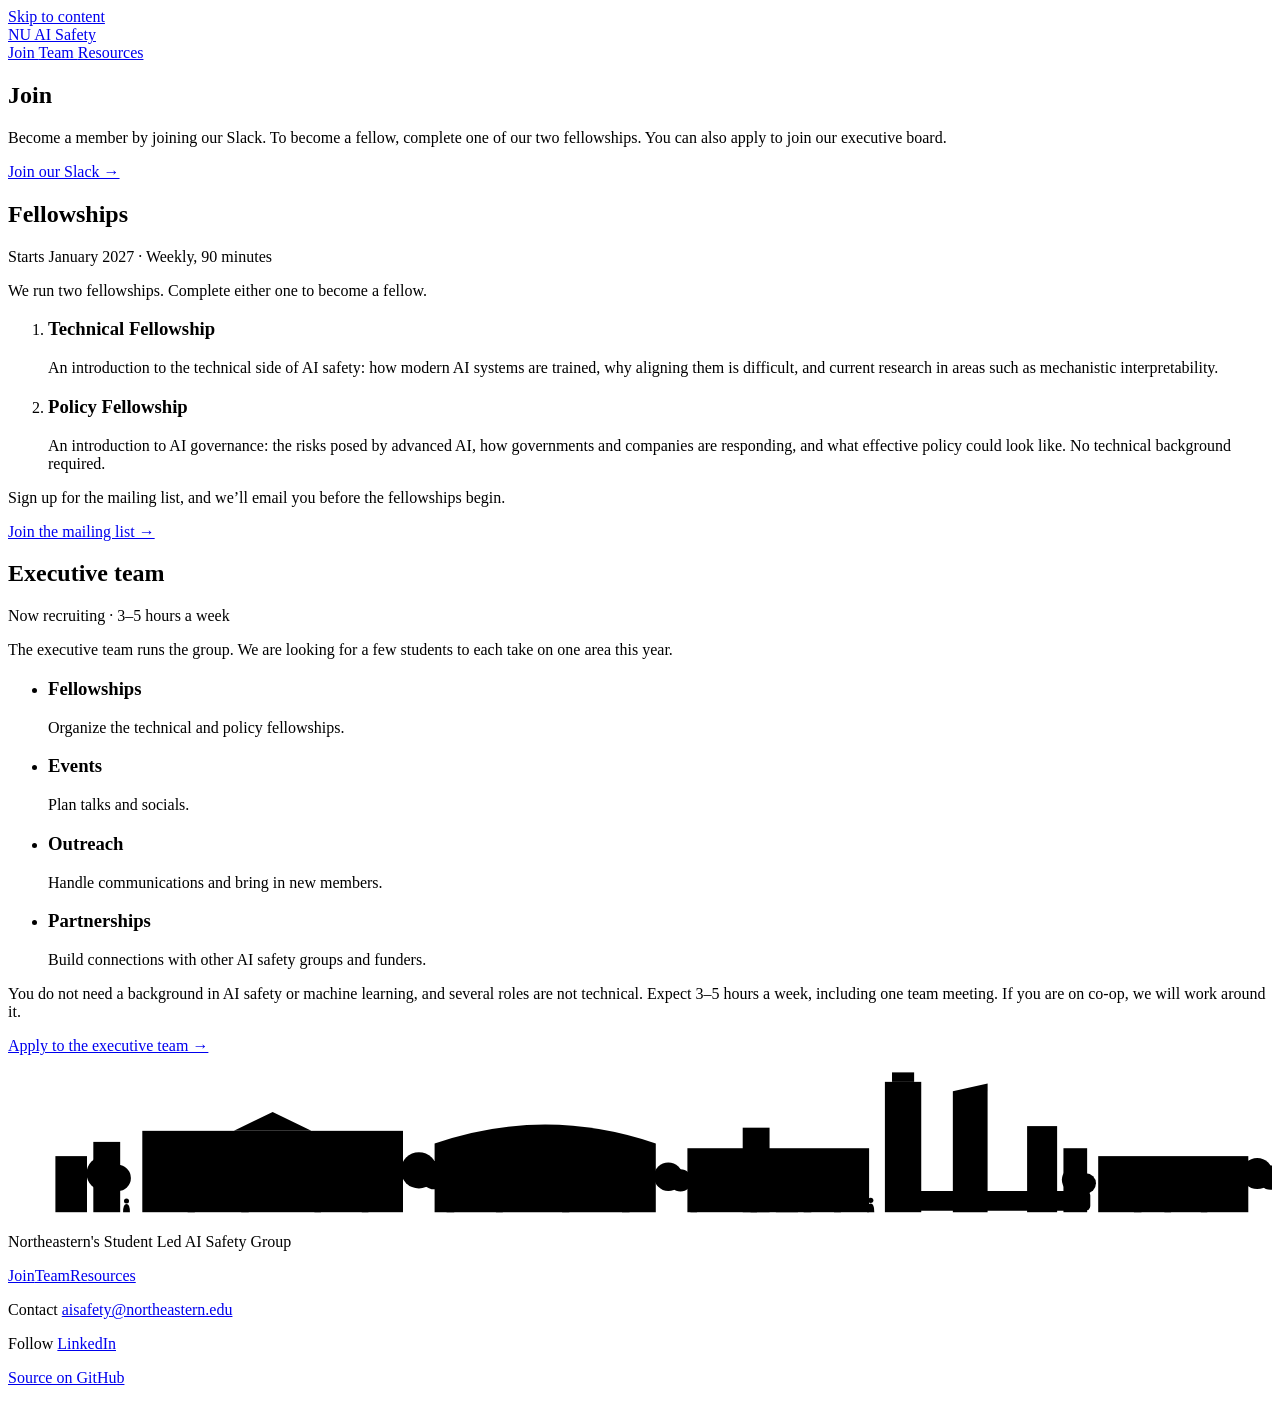
==== commit 5fbbd72e: "Preview: the quiet version (hero-quiet 5a67c26)" ====
--- a/join/index.html
+++ b/join/index.html
@@ -1,4 +1,4 @@
-<!DOCTYPE html><html lang="en" data-scene="bio"> <head><meta charset="utf-8"><meta name="viewport" content="width=device-width, initial-scale=1"><script>try{var s=sessionStorage,d=document.documentElement.style,t=s.getItem('nuais-t'),g=s.getItem('nuais-g');if(t!==null)d.setProperty('--t',t);if(g!==null)d.setProperty('--g',g)}catch(e){}</script><title>Join | NU AI Safety</title><meta name="description" content="Join our Slack, take a technical or policy fellowship, or apply to the executive team."><link rel="canonical" href="https://soham-padia.github.io/nuaisafety-preview/join"><link rel="icon" href="/nuaisafety-preview/favicon.svg" type="image/svg+xml"><meta property="og:type" content="website"><meta property="og:site_name" content="NU AI Safety"><meta property="og:title" content="Join | NU AI Safety"><meta property="og:description" content="Join our Slack, take a technical or policy fellowship, or apply to the executive team."><meta property="og:url" content="https://soham-padia.github.io/nuaisafety-preview/join"><meta property="og:image" content="https://soham-padia.github.io/og.png"><meta property="og:image:width" content="1200"><meta property="og:image:height" content="630"><meta property="og:image:alt" content="NU AI Safety. AI safety and interpretability at Northeastern."><meta name="twitter:card" content="summary_large_image"><meta name="twitter:image" content="https://soham-padia.github.io/og.png"><link rel="stylesheet" href="/nuaisafety-preview/_astro/index.GLH99nE-.css"></head> <body> <a class="skip" href="#main">Skip to content</a> <div class="campus" aria-hidden="true" data-scene="bio"> <svg viewBox="0 0 1600 360" preserveAspectRatio="xMidYMax slice"> <defs> <radialGradient id="cxGlow" cx="50%" cy="100%" r="60%"> <stop offset="0" stop-color="#f2b07e" stop-opacity=".85"></stop> <stop offset="1" stop-color="#f2b07e" stop-opacity="0"></stop> </radialGradient> </defs>  <g class style="--at:.3"> <circle cx="1488" cy="96" r="46" fill="#f7e2a8" opacity=".35"></circle> <circle cx="1488" cy="96" r="28" fill="#f7e2a8"></circle> </g>  <g class="cg-in" style="--at:.45"> <path d="M612,42 L626,58 L612,78 L598,58 Z" fill="#c8102e" opacity=".75"></path> <path d="M612,78 Q600,140 640,200 Q660,232 652,262" fill="none" stroke="#b9b4ab" stroke-width="1"></path> </g> <g class="cg-in" style="--at:.65"> <path d="M1010,30 L1022,44 L1010,61 L998,44 Z" fill="#e5c88c"></path> <path d="M1010,61 Q1030,130 990,190 Q975,230 984,264" fill="none" stroke="#b9b4ab" stroke-width="1"></path> </g> <g class="cx-out" style="--at:.36" fill="none" stroke="#b9b4ab" stroke-width="2" stroke-linecap="round"> <path d="M420,70 l8,-6 l8,6"></path><path d="M446,84 l6,-5 l6,5"></path><path d="M402,92 l6,-5 l6,5"></path> </g>  <g fill="#dbe2e8"> <rect x="40" y="196" width="46" height="74"></rect><rect x="96" y="176" width="40" height="94"></rect><rect x="148" y="158" width="52" height="112"></rect><rect x="960" y="132" width="44" height="138"></rect><rect x="1012" y="150" width="36" height="120"></rect><rect x="1372" y="140" width="40" height="130"></rect><rect x="1420" y="166" width="34" height="104"></rect><rect x="1500" y="178" width="50" height="92"></rect><rect x="1556" y="196" width="40" height="74"></rect> </g> <g fill="#d3dce4"> <rect x="1150" y="56" width="52" height="214"></rect> <rect x="1160" y="40" width="32" height="20"></rect> <rect x="1174" y="14" width="4" height="28"></rect> </g> <path d="M1238,270 L1238,74 L1290,60 L1290,270 Z" fill="#dde6ed"></path> <path d="M1290,60 L1290,270" stroke="#cfd9e2" stroke-width="2"></path>   <rect x="150" y="150" width="370" height="116" fill="#dfc0ae"></rect> <rect x="144" y="144" width="382" height="8" fill="#e9d3c5"></rect> <path d="M282,150 L335,122 L388,150 Z" fill="#efe6d8"></path> <g fill="#efe6d8"><rect x="292" y="156" width="9" height="106"></rect><rect x="320" y="156" width="9" height="106"></rect><rect x="348" y="156" width="9" height="106"></rect><rect x="376" y="156" width="9" height="106"></rect></g> <path d="M560,266 L560,172 Q695,118 830,172 L830,266 Z" fill="#d6e6e6"></path> <path class="cx-lit" style="--l0:.5;--at:.5" d="M570,262 L570,180 Q695,132 820,180 L820,262 Z"></path> <g stroke="#c3d6d7" stroke-width="2"><line x1="560" y1="192" x2="830" y2="192"></line><line x1="560" y1="212" x2="830" y2="212"></line><line x1="560" y1="232" x2="830" y2="232"></line><line x1="560" y1="252" x2="830" y2="252"></line></g> <rect x="870" y="172" width="240" height="94" fill="#e2c4b2"></rect> <rect x="864" y="166" width="252" height="8" fill="#ead6c9"></rect> <rect x="1340" y="182" width="240" height="84" fill="#ddbfac"></rect> <rect x="1334" y="176" width="252" height="8" fill="#e8d1c3"></rect> <g><g> <rect x="168" y="166" width="14" height="18" fill="#cdb5a7"></rect> <rect class="cx-lit" style="--l0:1;--at:0.15" x="168" y="166" width="14" height="18"></rect> </g><g> <rect x="200" y="166" width="14" height="18" fill="#cdb5a7"></rect> <rect class="cx-lit" style="--l0:0;--at:0.52" x="200" y="166" width="14" height="18"></rect> </g><g> <rect x="232" y="166" width="14" height="18" fill="#cdb5a7"></rect> <rect class="cx-lit" style="--l0:0;--at:0.19" x="232" y="166" width="14" height="18"></rect> </g><g> <rect x="264" y="166" width="14" height="18" fill="#cdb5a7"></rect> <rect class="cx-lit" style="--l0:1;--at:0.56" x="264" y="166" width="14" height="18"></rect> </g><g> <rect x="392" y="166" width="14" height="18" fill="#cdb5a7"></rect> <rect class="cx-lit" style="--l0:0;--at:0.23" x="392" y="166" width="14" height="18"></rect> </g><g> <rect x="424" y="166" width="14" height="18" fill="#cdb5a7"></rect> <rect class="cx-lit" style="--l0:1;--at:0.6" x="424" y="166" width="14" height="18"></rect> </g><g> <rect x="456" y="166" width="14" height="18" fill="#cdb5a7"></rect> <rect class="cx-lit" style="--l0:0;--at:0.27" x="456" y="166" width="14" height="18"></rect> </g><g> <rect x="488" y="166" width="14" height="18" fill="#cdb5a7"></rect> <rect class="cx-lit" style="--l0:0;--at:0.64" x="488" y="166" width="14" height="18"></rect> </g><g> <rect x="168" y="194" width="14" height="18" fill="#cdb5a7"></rect> <rect class="cx-lit" style="--l0:0;--at:0.26" x="168" y="194" width="14" height="18"></rect> </g><g> <rect x="200" y="194" width="14" height="18" fill="#cdb5a7"></rect> <rect class="cx-lit" style="--l0:1;--at:0.63" x="200" y="194" width="14" height="18"></rect> </g><g> <rect x="232" y="194" width="14" height="18" fill="#cdb5a7"></rect> <rect class="cx-lit" style="--l0:0;--at:0.3" x="232" y="194" width="14" height="18"></rect> </g><g> <rect x="264" y="194" width="14" height="18" fill="#cdb5a7"></rect> <rect class="cx-lit" style="--l0:0;--at:0.67" x="264" y="194" width="14" height="18"></rect> </g><g> <rect x="392" y="194" width="14" height="18" fill="#cdb5a7"></rect> <rect class="cx-lit" style="--l0:1;--at:0.34" x="392" y="194" width="14" height="18"></rect> </g><g> <rect x="424" y="194" width="14" height="18" fill="#cdb5a7"></rect> <rect class="cx-lit" style="--l0:0;--at:0.71" x="424" y="194" width="14" height="18"></rect> </g><g> <rect x="456" y="194" width="14" height="18" fill="#cdb5a7"></rect> <rect class="cx-lit" style="--l0:1;--at:0.38" x="456" y="194" width="14" height="18"></rect> </g><g> <rect x="488" y="194" width="14" height="18" fill="#cdb5a7"></rect> <rect class="cx-lit" style="--l0:0;--at:0.75" x="488" y="194" width="14" height="18"></rect> </g><g> <rect x="168" y="222" width="14" height="18" fill="#cdb5a7"></rect> <rect class="cx-lit" style="--l0:1;--at:0.37" x="168" y="222" width="14" height="18"></rect> </g><g> <rect x="200" y="222" width="14" height="18" fill="#cdb5a7"></rect> <rect class="cx-lit" style="--l0:0;--at:0.74" x="200" y="222" width="14" height="18"></rect> </g><g> <rect x="232" y="222" width="14" height="18" fill="#cdb5a7"></rect> <rect class="cx-lit" style="--l0:1;--at:0.41" x="232" y="222" width="14" height="18"></rect> </g><g> <rect x="264" y="222" width="14" height="18" fill="#cdb5a7"></rect> <rect class="cx-lit" style="--l0:0;--at:0.78" x="264" y="222" width="14" height="18"></rect> </g><g> <rect x="392" y="222" width="14" height="18" fill="#cdb5a7"></rect> <rect class="cx-lit" style="--l0:0;--at:0.45" x="392" y="222" width="14" height="18"></rect> </g><g> <rect x="424" y="222" width="14" height="18" fill="#cdb5a7"></rect> <rect class="cx-lit" style="--l0:1;--at:0.82" x="424" y="222" width="14" height="18"></rect> </g><g> <rect x="456" y="222" width="14" height="18" fill="#cdb5a7"></rect> <rect class="cx-lit" style="--l0:0;--at:0.49" x="456" y="222" width="14" height="18"></rect> </g><g> <rect x="488" y="222" width="14" height="18" fill="#cdb5a7"></rect> <rect class="cx-lit" style="--l0:1;--at:0.16" x="488" y="222" width="14" height="18"></rect> </g><g> <rect x="888" y="190" width="14" height="18" fill="#cdb5a7"></rect> <rect class="cx-lit" style="--l0:1;--at:0.15" x="888" y="190" width="14" height="18"></rect> </g><g> <rect x="918" y="190" width="14" height="18" fill="#cdb5a7"></rect> <rect class="cx-lit" style="--l0:0;--at:0.52" x="918" y="190" width="14" height="18"></rect> </g><g> <rect x="948" y="190" width="14" height="18" fill="#cdb5a7"></rect> <rect class="cx-lit" style="--l0:0;--at:0.19" x="948" y="190" width="14" height="18"></rect> </g><g> <rect x="978" y="190" width="14" height="18" fill="#cdb5a7"></rect> <rect class="cx-lit" style="--l0:1;--at:0.56" x="978" y="190" width="14" height="18"></rect> </g><g> <rect x="1008" y="190" width="14" height="18" fill="#cdb5a7"></rect> <rect class="cx-lit" style="--l0:0;--at:0.23" x="1008" y="190" width="14" height="18"></rect> </g><g> <rect x="1038" y="190" width="14" height="18" fill="#cdb5a7"></rect> <rect class="cx-lit" style="--l0:1;--at:0.6" x="1038" y="190" width="14" height="18"></rect> </g><g> <rect x="1068" y="190" width="14" height="18" fill="#cdb5a7"></rect> <rect class="cx-lit" style="--l0:0;--at:0.27" x="1068" y="190" width="14" height="18"></rect> </g><g> <rect x="888" y="220" width="14" height="18" fill="#cdb5a7"></rect> <rect class="cx-lit" style="--l0:0;--at:0.26" x="888" y="220" width="14" height="18"></rect> </g><g> <rect x="918" y="220" width="14" height="18" fill="#cdb5a7"></rect> <rect class="cx-lit" style="--l0:1;--at:0.63" x="918" y="220" width="14" height="18"></rect> </g><g> <rect x="948" y="220" width="14" height="18" fill="#cdb5a7"></rect> <rect class="cx-lit" style="--l0:0;--at:0.3" x="948" y="220" width="14" height="18"></rect> </g><g> <rect x="978" y="220" width="14" height="18" fill="#cdb5a7"></rect> <rect class="cx-lit" style="--l0:0;--at:0.67" x="978" y="220" width="14" height="18"></rect> </g><g> <rect x="1008" y="220" width="14" height="18" fill="#cdb5a7"></rect> <rect class="cx-lit" style="--l0:1;--at:0.34" x="1008" y="220" width="14" height="18"></rect> </g><g> <rect x="1038" y="220" width="14" height="18" fill="#cdb5a7"></rect> <rect class="cx-lit" style="--l0:0;--at:0.71" x="1038" y="220" width="14" height="18"></rect> </g><g> <rect x="1068" y="220" width="14" height="18" fill="#cdb5a7"></rect> <rect class="cx-lit" style="--l0:1;--at:0.38" x="1068" y="220" width="14" height="18"></rect> </g><g> <rect x="1356" y="200" width="14" height="18" fill="#cdb5a7"></rect> <rect class="cx-lit" style="--l0:1;--at:0.15" x="1356" y="200" width="14" height="18"></rect> </g><g> <rect x="1386" y="200" width="14" height="18" fill="#cdb5a7"></rect> <rect class="cx-lit" style="--l0:0;--at:0.52" x="1386" y="200" width="14" height="18"></rect> </g><g> <rect x="1416" y="200" width="14" height="18" fill="#cdb5a7"></rect> <rect class="cx-lit" style="--l0:0;--at:0.19" x="1416" y="200" width="14" height="18"></rect> </g><g> <rect x="1446" y="200" width="14" height="18" fill="#cdb5a7"></rect> <rect class="cx-lit" style="--l0:1;--at:0.56" x="1446" y="200" width="14" height="18"></rect> </g><g> <rect x="1476" y="200" width="14" height="18" fill="#cdb5a7"></rect> <rect class="cx-lit" style="--l0:0;--at:0.23" x="1476" y="200" width="14" height="18"></rect> </g><g> <rect x="1506" y="200" width="14" height="18" fill="#cdb5a7"></rect> <rect class="cx-lit" style="--l0:1;--at:0.6" x="1506" y="200" width="14" height="18"></rect> </g><g> <rect x="1536" y="200" width="14" height="18" fill="#cdb5a7"></rect> <rect class="cx-lit" style="--l0:0;--at:0.27" x="1536" y="200" width="14" height="18"></rect> </g><g> <rect x="1566" y="200" width="14" height="18" fill="#cdb5a7"></rect> <rect class="cx-lit" style="--l0:0;--at:0.64" x="1566" y="200" width="14" height="18"></rect> </g><g> <rect x="1356" y="230" width="14" height="18" fill="#cdb5a7"></rect> <rect class="cx-lit" style="--l0:0;--at:0.26" x="1356" y="230" width="14" height="18"></rect> </g><g> <rect x="1386" y="230" width="14" height="18" fill="#cdb5a7"></rect> <rect class="cx-lit" style="--l0:1;--at:0.63" x="1386" y="230" width="14" height="18"></rect> </g><g> <rect x="1416" y="230" width="14" height="18" fill="#cdb5a7"></rect> <rect class="cx-lit" style="--l0:0;--at:0.3" x="1416" y="230" width="14" height="18"></rect> </g><g> <rect x="1446" y="230" width="14" height="18" fill="#cdb5a7"></rect> <rect class="cx-lit" style="--l0:0;--at:0.67" x="1446" y="230" width="14" height="18"></rect> </g><g> <rect x="1476" y="230" width="14" height="18" fill="#cdb5a7"></rect> <rect class="cx-lit" style="--l0:1;--at:0.34" x="1476" y="230" width="14" height="18"></rect> </g><g> <rect x="1506" y="230" width="14" height="18" fill="#cdb5a7"></rect> <rect class="cx-lit" style="--l0:0;--at:0.71" x="1506" y="230" width="14" height="18"></rect> </g><g> <rect x="1536" y="230" width="14" height="18" fill="#cdb5a7"></rect> <rect class="cx-lit" style="--l0:1;--at:0.38" x="1536" y="230" width="14" height="18"></rect> </g><g> <rect x="1566" y="230" width="14" height="18" fill="#cdb5a7"></rect> <rect class="cx-lit" style="--l0:0;--at:0.75" x="1566" y="230" width="14" height="18"></rect> </g></g> <g class="cg-in" style="--at:.72"> <rect x="882" y="176" width="216" height="24" rx="2" fill="#fbf9f4" stroke="#c8102e" stroke-width="2"></rect> <text x="990" y="192" font-size="10.5" font-weight="700" letter-spacing=".6" text-anchor="middle" fill="#c8102e">FELLOWSHIPS START JANUARY 2027</text> </g> <g class="cx-in" style="--at:.48"> <rect x="596" y="178" width="198" height="28" rx="2" fill="#fbf9f4" stroke="#c8102e" stroke-width="2"></rect> <text x="695" y="197" font-size="13" font-weight="700" letter-spacing="1" text-anchor="middle" fill="#c8102e">CLASSES MOVED ONLINE</text> </g>   <g> <rect x="107" y="232" width="6" height="36" fill="#b9a38e"></rect> <circle class="cx-tree cx-tree--bio" style="--c:#bfd3b0" cx="110" cy="232" r="30"></circle> </g><g> <rect x="542" y="226" width="6" height="42" fill="#b9a38e"></rect> <circle class="cx-tree cx-tree--bio" style="--c:#aecaa0" cx="545" cy="226" r="34"></circle> </g><g> <rect x="842" y="232" width="6" height="36" fill="#b9a38e"></rect> <circle class="cx-tree cx-tree--bio" style="--c:#e2cf98" cx="845" cy="232" r="28"></circle> </g><g> <rect x="1127" y="224" width="6" height="44" fill="#b9a38e"></rect> <circle class="cx-tree cx-tree--bio" style="--c:#bfd3b0" cx="1130" cy="224" r="36"></circle> </g><g> <rect x="1317" y="238" width="6" height="30" fill="#b9a38e"></rect> <circle class="cx-tree cx-tree--bio" style="--c:#aecaa0" cx="1320" cy="238" r="24"></circle> </g><g> <rect x="1589" y="232" width="6" height="36" fill="#b9a38e"></rect> <circle class="cx-tree cx-tree--bio" style="--c:#e2cf98" cx="1592" cy="232" r="30"></circle> </g><g> <rect x="23" y="240" width="6" height="28" fill="#b9a38e"></rect> <circle class="cx-tree cx-tree--bio" style="--c:#aecaa0" cx="26" cy="240" r="22"></circle> </g> <g stroke="#b9b1a7" stroke-width="3"> <line x1="492" y1="300" x2="492" y2="238"></line><line x1="900" y1="300" x2="900" y2="238"></line><line x1="1232" y1="300" x2="1232" y2="238"></line> </g> <g fill="#d8cfc2"><rect x="485" y="232" width="14" height="7" rx="2"></rect><rect x="893" y="232" width="14" height="7" rx="2"></rect><rect x="1225" y="232" width="14" height="7" rx="2"></rect></g>  <rect class="cx-lawn cx-lawn--bio" x="0" y="262" width="1600" height="40"></rect> <path d="M760,262 L840,262 L980,302 L620,302 Z" fill="#ece5d6"></path>  <g class="cx-in" style="--at:.28"> <rect x="1020" y="264" width="3" height="32" fill="#b9a993"></rect> <rect x="950" y="244" width="144" height="24" rx="3" fill="#fbf9f4" stroke="#c9bba6"></rect> <text x="1022" y="261" font-size="12" text-anchor="middle" fill="#5b6169">Please stay 6 ft apart</text> </g> <g class="cx-out" style="--at:0.589"> <g transform="translate(64 294) scale(1)"> <path d="M-8,0 Q-8,-19 0,-19 Q8,-19 8,0 Z" fill="#e2a59c"></path> <circle cx="0" cy="-26" r="5.5" fill="#e8cdb5"></circle> <rect class="cx-in" style="--at:0.211" x="-4.5" y="-26" width="9" height="4.5" rx="1.5" fill="#e6f0f6"></rect> </g> </g><g class="cx-out" style="--at:0.454"> <g transform="translate(128 291) scale(0.9)"> <path d="M-8,0 Q-8,-19 0,-19 Q8,-19 8,0 Z" fill="#9db6cf"></path> <circle cx="0" cy="-26" r="5.5" fill="#c99d7e"></circle> <rect class="cx-in" style="--at:0.146" x="-4.5" y="-26" width="9" height="4.5" rx="1.5" fill="#e6f0f6"></rect> </g> </g><g class="cx-out" style="--at:0.752"> <g transform="translate(196 288) scale(1.08)"> <path d="M-8,0 Q-8,-19 0,-19 Q8,-19 8,0 Z" fill="#e5c88c"></path> <circle cx="0" cy="-26" r="5.5" fill="#a97b5c"></circle> <rect class="cx-in" style="--at:0.288" x="-4.5" y="-26" width="9" height="4.5" rx="1.5" fill="#e6f0f6"></rect> </g> </g><g class="cx-out" style="--at:0.4"> <g transform="translate(252 294) scale(1)"> <path d="M-8,0 Q-8,-19 0,-19 Q8,-19 8,0 Z" fill="#a7c3a0"></path> <circle cx="0" cy="-26" r="5.5" fill="#e2bc9a"></circle> <rect class="cx-in" style="--at:0.12" x="-4.5" y="-26" width="9" height="4.5" rx="1.5" fill="#e6f0f6"></rect> </g> </g><g class="cx-out" style="--at:0.644"> <g transform="translate(316 291) scale(0.9)"> <path d="M-8,0 Q-8,-19 0,-19 Q8,-19 8,0 Z" fill="#c6a6c6"></path> <circle cx="0" cy="-26" r="5.5" fill="#8d6248"></circle> <rect class="cx-in" style="--at:0.236" x="-4.5" y="-26" width="9" height="4.5" rx="1.5" fill="#e6f0f6"></rect> </g> </g><g class="cx-out" style="--at:0.508"> <g transform="translate(402 288) scale(1.08)"> <path d="M-8,0 Q-8,-19 0,-19 Q8,-19 8,0 Z" fill="#8ea8bf"></path> <circle cx="0" cy="-26" r="5.5" fill="#e8cdb5"></circle> <rect class="cx-in" style="--at:0.172" x="-4.5" y="-26" width="9" height="4.5" rx="1.5" fill="#e6f0f6"></rect> </g> </g><g class="cx-out" style="--at:0.833"> <g transform="translate(470 294) scale(1)"> <path d="M-8,0 Q-8,-19 0,-19 Q8,-19 8,0 Z" fill="#e0b38f"></path> <circle cx="0" cy="-26" r="5.5" fill="#c99d7e"></circle> <rect class="cx-in" style="--at:0.327" x="-4.5" y="-26" width="9" height="4.5" rx="1.5" fill="#e6f0f6"></rect> </g> </g><g class="cx-out" style="--at:0.698"> <g transform="translate(588 291) scale(0.9)"> <path d="M-8,0 Q-8,-19 0,-19 Q8,-19 8,0 Z" fill="#b7b0d6"></path> <circle cx="0" cy="-26" r="5.5" fill="#a97b5c"></circle> <rect class="cx-in" style="--at:0.262" x="-4.5" y="-26" width="9" height="4.5" rx="1.5" fill="#e6f0f6"></rect> </g> </g><g class="cx-out" style="--at:0.535"> <g transform="translate(652 288) scale(1.08)"> <path d="M-8,0 Q-8,-19 0,-19 Q8,-19 8,0 Z" fill="#e2a59c"></path> <circle cx="0" cy="-26" r="5.5" fill="#e2bc9a"></circle> <rect class="cx-in" style="--at:0.185" x="-4.5" y="-26" width="9" height="4.5" rx="1.5" fill="#e6f0f6"></rect> </g> </g><g class="cx-out" style="--at:2"> <g transform="translate(716 294) scale(1)"> <path d="M-8,0 Q-8,-19 0,-19 Q8,-19 8,0 Z" fill="#9db6cf"></path> <circle cx="0" cy="-26" r="5.5" fill="#8d6248"></circle> <rect class="cx-in" style="--at:0.301" x="-4.5" y="-26" width="9" height="4.5" rx="1.5" fill="#e6f0f6"></rect> </g> </g><g class="cx-out" style="--at:0.427"> <g transform="translate(842 291) scale(0.9)"> <path d="M-8,0 Q-8,-19 0,-19 Q8,-19 8,0 Z" fill="#e5c88c"></path> <circle cx="0" cy="-26" r="5.5" fill="#e8cdb5"></circle> <rect class="cx-in" style="--at:0.133" x="-4.5" y="-26" width="9" height="4.5" rx="1.5" fill="#e6f0f6"></rect> </g> </g><g class="cx-out" style="--at:0.616"> <g transform="translate(992 288) scale(1.08)"> <path d="M-8,0 Q-8,-19 0,-19 Q8,-19 8,0 Z" fill="#a7c3a0"></path> <circle cx="0" cy="-26" r="5.5" fill="#c99d7e"></circle> <rect class="cx-in" style="--at:0.224" x="-4.5" y="-26" width="9" height="4.5" rx="1.5" fill="#e6f0f6"></rect> </g> </g><g class="cx-out" style="--at:0.86"> <g transform="translate(1058 294) scale(1)"> <path d="M-8,0 Q-8,-19 0,-19 Q8,-19 8,0 Z" fill="#c6a6c6"></path> <circle cx="0" cy="-26" r="5.5" fill="#a97b5c"></circle> <rect class="cx-in" style="--at:0.34" x="-4.5" y="-26" width="9" height="4.5" rx="1.5" fill="#e6f0f6"></rect> </g> </g><g class="cx-out" style="--at:0.481"> <g transform="translate(1176 291) scale(0.9)"> <path d="M-8,0 Q-8,-19 0,-19 Q8,-19 8,0 Z" fill="#8ea8bf"></path> <circle cx="0" cy="-26" r="5.5" fill="#e2bc9a"></circle> <rect class="cx-in" style="--at:0.159" x="-4.5" y="-26" width="9" height="4.5" rx="1.5" fill="#e6f0f6"></rect> </g> </g><g class="cx-out" style="--at:0.725"> <g transform="translate(1262 288) scale(1.08)"> <path d="M-8,0 Q-8,-19 0,-19 Q8,-19 8,0 Z" fill="#e0b38f"></path> <circle cx="0" cy="-26" r="5.5" fill="#8d6248"></circle> <rect class="cx-in" style="--at:0.275" x="-4.5" y="-26" width="9" height="4.5" rx="1.5" fill="#e6f0f6"></rect> </g> </g><g class="cx-out" style="--at:0.562"> <g transform="translate(1404 294) scale(1)"> <path d="M-8,0 Q-8,-19 0,-19 Q8,-19 8,0 Z" fill="#b7b0d6"></path> <circle cx="0" cy="-26" r="5.5" fill="#e8cdb5"></circle> <rect class="cx-in" style="--at:0.198" x="-4.5" y="-26" width="9" height="4.5" rx="1.5" fill="#e6f0f6"></rect> </g> </g><g class="cx-out" style="--at:0.806"> <g transform="translate(1478 291) scale(0.9)"> <path d="M-8,0 Q-8,-19 0,-19 Q8,-19 8,0 Z" fill="#e2a59c"></path> <circle cx="0" cy="-26" r="5.5" fill="#c99d7e"></circle> <rect class="cx-in" style="--at:0.314" x="-4.5" y="-26" width="9" height="4.5" rx="1.5" fill="#e6f0f6"></rect> </g> </g><g class="cx-out" style="--at:0.671"> <g transform="translate(1546 288) scale(1.08)"> <path d="M-8,0 Q-8,-19 0,-19 Q8,-19 8,0 Z" fill="#9db6cf"></path> <circle cx="0" cy="-26" r="5.5" fill="#a97b5c"></circle> <rect class="cx-in" style="--at:0.249" x="-4.5" y="-26" width="9" height="4.5" rx="1.5" fill="#e6f0f6"></rect> </g> </g> <g class="cg-in" style="--at:0.1"> <g transform="translate(96 293) scale(0.95)"> <path d="M-8,0 Q-8,-19 0,-19 Q8,-19 8,0 Z" fill="#a7c3a0"></path> <circle cx="0" cy="-26" r="5.5" fill="#a97b5c"></circle> </g> </g><g class="cg-in" style="--at:0.387"> <g transform="translate(160 290) scale(1.04)"> <path d="M-8,0 Q-8,-19 0,-19 Q8,-19 8,0 Z" fill="#c6a6c6"></path> <circle cx="0" cy="-26" r="5.5" fill="#e2bc9a"></circle> </g> </g><g class="cg-in" style="--at:0.675"> <g transform="translate(228 296) scale(0.9)"> <path d="M-8,0 Q-8,-19 0,-19 Q8,-19 8,0 Z" fill="#8ea8bf"></path> <circle cx="0" cy="-26" r="5.5" fill="#8d6248"></circle> </g> </g><g class="cg-in" style="--at:0.182"> <g transform="translate(286 293) scale(0.95)"> <path d="M-8,0 Q-8,-19 0,-19 Q8,-19 8,0 Z" fill="#e0b38f"></path> <circle cx="0" cy="-26" r="5.5" fill="#e8cdb5"></circle> </g> </g><g class="cg-in" style="--at:0.469"> <g transform="translate(360 290) scale(1.04)"> <path d="M-8,0 Q-8,-19 0,-19 Q8,-19 8,0 Z" fill="#b7b0d6"></path> <circle cx="0" cy="-26" r="5.5" fill="#c99d7e"></circle> </g> </g><g class="cg-in" style="--at:0.757"> <g transform="translate(436 296) scale(0.9)"> <path d="M-8,0 Q-8,-19 0,-19 Q8,-19 8,0 Z" fill="#e2a59c"></path> <circle cx="0" cy="-26" r="5.5" fill="#a97b5c"></circle> </g> </g><g class="cg-in" style="--at:0.264"> <g transform="translate(524 293) scale(0.95)"> <path d="M-8,0 Q-8,-19 0,-19 Q8,-19 8,0 Z" fill="#9db6cf"></path> <circle cx="0" cy="-26" r="5.5" fill="#e2bc9a"></circle> </g> </g><g class="cg-in" style="--at:0.552"> <g transform="translate(618 290) scale(1.04)"> <path d="M-8,0 Q-8,-19 0,-19 Q8,-19 8,0 Z" fill="#e5c88c"></path> <circle cx="0" cy="-26" r="5.5" fill="#8d6248"></circle> </g> </g><g class="cg-in" style="--at:0.839"> <g transform="translate(688 296) scale(0.9)"> <path d="M-8,0 Q-8,-19 0,-19 Q8,-19 8,0 Z" fill="#a7c3a0"></path> <circle cx="0" cy="-26" r="5.5" fill="#e8cdb5"></circle> </g> </g><g class="cg-in" style="--at:0.346"> <g transform="translate(762 293) scale(0.95)"> <path d="M-8,0 Q-8,-19 0,-19 Q8,-19 8,0 Z" fill="#c6a6c6"></path> <circle cx="0" cy="-26" r="5.5" fill="#c99d7e"></circle> </g> </g><g class="cg-in" style="--at:0.634"> <g transform="translate(884 290) scale(1.04)"> <path d="M-8,0 Q-8,-19 0,-19 Q8,-19 8,0 Z" fill="#8ea8bf"></path> <circle cx="0" cy="-26" r="5.5" fill="#a97b5c"></circle> </g> </g><g class="cg-in" style="--at:0.141"> <g transform="translate(952 296) scale(0.9)"> <path d="M-8,0 Q-8,-19 0,-19 Q8,-19 8,0 Z" fill="#e0b38f"></path> <circle cx="0" cy="-26" r="5.5" fill="#e2bc9a"></circle> </g> </g><g class="cg-in" style="--at:0.428"> <g transform="translate(1030 293) scale(0.95)"> <path d="M-8,0 Q-8,-19 0,-19 Q8,-19 8,0 Z" fill="#b7b0d6"></path> <circle cx="0" cy="-26" r="5.5" fill="#8d6248"></circle> </g> </g><g class="cg-in" style="--at:0.716"> <g transform="translate(1112 290) scale(1.04)"> <path d="M-8,0 Q-8,-19 0,-19 Q8,-19 8,0 Z" fill="#e2a59c"></path> <circle cx="0" cy="-26" r="5.5" fill="#e8cdb5"></circle> </g> </g><g class="cg-in" style="--at:0.223"> <g transform="translate(1220 296) scale(0.9)"> <path d="M-8,0 Q-8,-19 0,-19 Q8,-19 8,0 Z" fill="#9db6cf"></path> <circle cx="0" cy="-26" r="5.5" fill="#c99d7e"></circle> </g> </g><g class="cg-in" style="--at:0.511"> <g transform="translate(1300 293) scale(0.95)"> <path d="M-8,0 Q-8,-19 0,-19 Q8,-19 8,0 Z" fill="#e5c88c"></path> <circle cx="0" cy="-26" r="5.5" fill="#a97b5c"></circle> </g> </g><g class="cg-in" style="--at:0.798"> <g transform="translate(1372 290) scale(1.04)"> <path d="M-8,0 Q-8,-19 0,-19 Q8,-19 8,0 Z" fill="#a7c3a0"></path> <circle cx="0" cy="-26" r="5.5" fill="#e2bc9a"></circle> </g> </g><g class="cg-in" style="--at:0.305"> <g transform="translate(1444 296) scale(0.9)"> <path d="M-8,0 Q-8,-19 0,-19 Q8,-19 8,0 Z" fill="#c6a6c6"></path> <circle cx="0" cy="-26" r="5.5" fill="#8d6248"></circle> </g> </g><g class="cg-in" style="--at:0.593"> <g transform="translate(1520 293) scale(0.95)"> <path d="M-8,0 Q-8,-19 0,-19 Q8,-19 8,0 Z" fill="#8ea8bf"></path> <circle cx="0" cy="-26" r="5.5" fill="#e8cdb5"></circle> </g> </g>    <rect x="0" y="302" width="1600" height="10" fill="#ebe6dd"></rect> <rect x="0" y="312" width="1600" height="48" fill="#e3dfd8"></rect> <rect x="0" y="322" width="1600" height="26" fill="#cfdcc1"></rect> <g stroke="#bdb5aa" stroke-width="2"><line x1="0" y1="331" x2="1600" y2="331"></line><line x1="0" y1="340" x2="1600" y2="340"></line></g> <line x1="0" y1="270" x2="1600" y2="270" stroke="#d6cfc5" stroke-width="1.5"></line> <g class="cx-train" style> <rect x="148" y="276" width="4" height="18" fill="#b9b1a7"></rect> <path d="M136,276 L150,268 L164,276" fill="none" stroke="#b9b1a7" stroke-width="2"></path> <rect x="0" y="292" width="300" height="44" rx="9" fill="#a6c8ab"></rect> <rect x="0" y="292" width="300" height="9" rx="4" fill="#97bb9d"></rect> <rect x="18" y="304" width="26" height="16" rx="2" fill="#eef3ec"></rect><rect x="56" y="304" width="26" height="16" rx="2" fill="#eef3ec"></rect><rect x="94" y="304" width="26" height="16" rx="2" fill="#eef3ec"></rect><rect x="132" y="304" width="26" height="16" rx="2" fill="#eef3ec"></rect><rect x="170" y="304" width="26" height="16" rx="2" fill="#eef3ec"></rect><rect x="208" y="304" width="26" height="16" rx="2" fill="#eef3ec"></rect><rect x="246" y="304" width="26" height="16" rx="2" fill="#eef3ec"></rect> <circle class="cx-out" style="--at:0.420" cx="31" cy="317" r="5" fill="#8a9e95"></circle><circle class="cx-out" style="--at:0.510" cx="69" cy="317" r="5" fill="#8a9e95"></circle><circle class="cx-out" style="--at:0.600" cx="107" cy="317" r="5" fill="#8a9e95"></circle><circle class="cx-out" style="--at:0.480" cx="145" cy="317" r="5" fill="#8a9e95"></circle><circle class="cx-out" style="--at:0.570" cx="183" cy="317" r="5" fill="#8a9e95"></circle><circle class="cx-out" style="--at:0.450" cx="221" cy="317" r="5" fill="#8a9e95"></circle><circle class="cx-out" style="--at:0.540" cx="259" cy="317" r="5" fill="#8a9e95"></circle> <rect x="0" y="326" width="300" height="4" fill="#fbf9f4" opacity=".6"></rect> <circle cx="284" cy="306" r="8" fill="#fbf9f4"></circle> <text x="284" y="310" font-size="11" font-weight="700" text-anchor="middle" fill="#3f7a4f">E</text> <circle cx="46" cy="338" r="6" fill="#b3aaa1"></circle><circle cx="84" cy="338" r="6" fill="#b3aaa1"></circle><circle cx="216" cy="338" r="6" fill="#b3aaa1"></circle><circle cx="254" cy="338" r="6" fill="#b3aaa1"></circle> </g> </svg>  <p class="campus__label cx-in" style="--at:.5"><span>Possible future</span> Biological misuse</p> </div> <script type="module">const e=document.querySelector(".campus"),c=document.querySelectorAll(".ovs, .good__stage");if(e&&c.length){const s=new Set,n=new IntersectionObserver(t=>{for(const o of t)o.isIntersecting?s.add(o.target):s.delete(o.target);e.classList.toggle("is-dim",s.size===0)});c.forEach(t=>n.observe(t))}else e&&e.classList.add("is-dim");</script> <header class="masthead"> <div class="wrap"> <a class="wordmark" href="/nuaisafety-preview/">NU AI Safety</a> <nav class="nav" aria-label="Primary"> <a href="/nuaisafety-preview/join" aria-current="page"> Join </a><a href="/nuaisafety-preview/team"> Team </a><a href="/nuaisafety-preview/resources"> Resources </a> </nav> </div> </header> <main id="main">  <section class="band"> <div class="wrap"> <h1>Join</h1> <p class="lede join__lede">
+<!DOCTYPE html><html lang="en"> <head><meta charset="utf-8"><meta name="viewport" content="width=device-width, initial-scale=1"><script>try{var s=sessionStorage,d=document.documentElement.style,t=s.getItem('nuais-t'),g=s.getItem('nuais-g');if(t!==null)d.setProperty('--t',t);if(g!==null)d.setProperty('--g',g)}catch(e){}</script><title>Join | NU AI Safety</title><meta name="description" content="Join our Slack, take a technical or policy fellowship, or apply to the executive team."><link rel="canonical" href="https://soham-padia.github.io/nuaisafety-preview/join"><link rel="icon" href="/nuaisafety-preview/favicon.svg" type="image/svg+xml"><meta property="og:type" content="website"><meta property="og:site_name" content="NU AI Safety"><meta property="og:title" content="Join | NU AI Safety"><meta property="og:description" content="Join our Slack, take a technical or policy fellowship, or apply to the executive team."><meta property="og:url" content="https://soham-padia.github.io/nuaisafety-preview/join"><meta property="og:image" content="https://soham-padia.github.io/og.png"><meta property="og:image:width" content="1200"><meta property="og:image:height" content="630"><meta property="og:image:alt" content="NU AI Safety. AI safety and interpretability at Northeastern."><meta name="twitter:card" content="summary_large_image"><meta name="twitter:image" content="https://soham-padia.github.io/og.png"><link rel="stylesheet" href="/nuaisafety-preview/_astro/index.y9hO2ySS.css"></head> <body> <a class="skip" href="#main">Skip to content</a> <header class="masthead"> <div class="wrap"> <a class="wordmark" href="/nuaisafety-preview/">NU AI Safety</a> <nav class="nav" aria-label="Primary"> <a href="/nuaisafety-preview/join" aria-current="page"> Join </a><a href="/nuaisafety-preview/team"> Team </a><a href="/nuaisafety-preview/resources"> Resources </a> </nav> </div> </header> <main id="main">  <section class="band"> <div class="wrap"> <h1>Join</h1> <p class="lede join__lede">
 Become a member by joining our Slack. To become a fellow, complete one of our two
         fellowships. You can also apply to join our executive board.
 </p> <div class="actions join__slack"> <a class="btn btn--ghost" href="https://join.slack.com/t/nuaisafety/shared_invite/zt-4bwdf0z1w-DnPKeS6kprWA~7e1_BPCQw">Join our Slack →</a> </div> <div class="paths"> <section class="path" aria-labelledby="fellowships"> <h2 id="fellowships">Fellowships</h2> <span class="meta">Starts January 2027 · Weekly, 90 minutes</span> <p>
@@ -20,4 +20,4 @@
 You do not need a background in AI safety or machine learning, and several roles are
             not technical. Expect 3–5 hours a week, including one team meeting. If you are on
             co-op, we will work around it.
-</p> <div class="actions path__cta"> <a class="btn" href="https://airtable.com/appTpg6JO93Aqr1xs/pagJpuw954bZSuywr/form">Apply to the executive team →</a> </div> </section> </div> </div> </section>  </main> <footer class="foot"> <div class="wrap"> <div class="foot__row"> <div> <p class="foot__name">Northeastern's Student Led AI Safety Group</p> <nav class="foot__nav" aria-label="Footer"> <a href="/nuaisafety-preview/join">Join</a><a href="/nuaisafety-preview/team">Team</a><a href="/nuaisafety-preview/resources">Resources</a> </nav> </div> <div class="foot__contact"> <p> <span class="foot__label">Contact</span> <a href="mailto:aisafety@northeastern.edu">aisafety@northeastern.edu</a> </p> <p> <span class="foot__label">Follow</span> <a href="https://www.linkedin.com/company/nu-ai-safety/">LinkedIn</a> </p> </div> </div> <p class="credit"> <a href="https://github.com/soham-padia/nuaisafety">Source on GitHub</a> </p> </div> </footer> <div class="pill" role="group" aria-label="Oversight"> <label class="pill__label" for="pillRange">We check</label> <input class="ovs__range ovs__range--untouched pill__range" id="pillRange" type="range" min="0" max="100" step="1" value="0"> <output class="pill__out" for="pillRange" id="pillOut">everything</output> </div> <script type="module" src="/nuaisafety-preview/_astro/OversightPill.astro_astro_type_script_index_0_lang.C8r7Td_R.js"></script> <script type="module" src="/nuaisafety-preview/_astro/Base.astro_astro_type_script_index_0_lang.DZBASine.js"></script> </body> </html>+</p> <div class="actions path__cta"> <a class="btn" href="https://airtable.com/appTpg6JO93Aqr1xs/pagJpuw954bZSuywr/form">Apply to the executive team →</a> </div> </section> </div> </div> </section>  </main> <div class="campus wrap" aria-hidden="true"> <svg viewBox="0 0 1600 200" preserveAspectRatio="xMidYMax slice"> <g class="campus__line campus__far"> <rect x="1110" y="34" width="46" height="165"></rect> <rect x="1119" y="22" width="28" height="12"></rect> <path d="M1133,2 L1133,22"></path> <path d="M1196,199 L1196,46 L1240,36 L1240,199 Z"></path> <rect x="1290" y="90" width="38" height="109"></rect><rect x="1336" y="118" width="30" height="81"></rect><rect x="930" y="92" width="34" height="107"></rect><rect x="972" y="120" width="28" height="79"></rect><rect x="60" y="128" width="40" height="71"></rect><rect x="108" y="110" width="34" height="89"></rect> </g> <g class="campus__line campus__near"> <rect x="170" y="96" width="330" height="103"></rect> <path d="M164,96 L506,96 M164,91 L506,91 M286,96 L335,72 L384,96"></path> <path d="M296.0,100 L296.0,199"></path><path d="M311.6,100 L311.6,199"></path><path d="M327.2,100 L327.2,199"></path><path d="M342.8,100 L342.8,199"></path><path d="M358.4,100 L358.4,199"></path> <rect x="186" y="108" width="10" height="12"></rect><rect x="212" y="108" width="10" height="12"></rect><rect x="238" y="108" width="10" height="12"></rect><rect x="264" y="108" width="10" height="12"></rect><rect x="394" y="108" width="10" height="12"></rect><rect x="420" y="108" width="10" height="12"></rect><rect x="446" y="108" width="10" height="12"></rect><rect x="472" y="108" width="10" height="12"></rect><rect x="186" y="132" width="10" height="12"></rect><rect x="212" y="132" width="10" height="12"></rect><rect x="238" y="132" width="10" height="12"></rect><rect x="264" y="132" width="10" height="12"></rect><rect x="394" y="132" width="10" height="12"></rect><rect x="420" y="132" width="10" height="12"></rect><rect x="446" y="132" width="10" height="12"></rect><rect x="472" y="132" width="10" height="12"></rect><rect x="186" y="156" width="10" height="12"></rect><rect x="212" y="156" width="10" height="12"></rect><rect x="238" y="156" width="10" height="12"></rect><rect x="264" y="156" width="10" height="12"></rect><rect x="394" y="156" width="10" height="12"></rect><rect x="420" y="156" width="10" height="12"></rect><rect x="446" y="156" width="10" height="12"></rect><rect x="472" y="156" width="10" height="12"></rect> <path d="M540,199 L540,112 Q680,64 820,112 L820,199 Z"></path> <path d="M540,134 L820,134"></path><path d="M540,154 L820,154"></path><path d="M540,174 L820,174"></path> <rect x="860" y="118" width="230" height="81"></rect> <path d="M854,118 L1096,118"></path> <rect x="876" y="132" width="10" height="12"></rect><rect x="902" y="132" width="10" height="12"></rect><rect x="928" y="132" width="10" height="12"></rect><rect x="954" y="132" width="10" height="12"></rect><rect x="980" y="132" width="10" height="12"></rect><rect x="1006" y="132" width="10" height="12"></rect><rect x="1032" y="132" width="10" height="12"></rect><rect x="1058" y="132" width="10" height="12"></rect><rect x="876" y="160" width="10" height="12"></rect><rect x="902" y="160" width="10" height="12"></rect><rect x="928" y="160" width="10" height="12"></rect><rect x="954" y="160" width="10" height="12"></rect><rect x="980" y="160" width="10" height="12"></rect><rect x="1006" y="160" width="10" height="12"></rect><rect x="1032" y="160" width="10" height="12"></rect><rect x="1058" y="160" width="10" height="12"></rect> <rect x="1380" y="128" width="190" height="71"></rect> <rect x="1394" y="142" width="10" height="12"></rect><rect x="1420" y="142" width="10" height="12"></rect><rect x="1446" y="142" width="10" height="12"></rect><rect x="1472" y="142" width="10" height="12"></rect><rect x="1498" y="142" width="10" height="12"></rect><rect x="1524" y="142" width="10" height="12"></rect><rect x="1550" y="142" width="10" height="12"></rect><rect x="1394" y="168" width="10" height="12"></rect><rect x="1420" y="168" width="10" height="12"></rect><rect x="1446" y="168" width="10" height="12"></rect><rect x="1472" y="168" width="10" height="12"></rect><rect x="1498" y="168" width="10" height="12"></rect><rect x="1524" y="168" width="10" height="12"></rect><rect x="1550" y="168" width="10" height="12"></rect> <g> <path d="M128,165.6 L128,199"></path> <circle cx="120.72" cy="150" r="21.32"></circle> <circle cx="138.92" cy="155.72" r="16.64"></circle> </g><g> <path d="M528,162.8 L528,199"></path> <circle cx="520.16" cy="146" r="22.959999999999997"></circle> <circle cx="539.76" cy="152.16" r="17.92"></circle> </g><g> <path d="M842,167.2 L842,199"></path> <circle cx="835.84" cy="154" r="18.04"></circle> <circle cx="851.24" cy="158.84" r="14.08"></circle> </g><g> <path d="M1356,170 L1356,199"></path> <circle cx="1350.4" cy="158" r="16.4"></circle> <circle cx="1364.4" cy="162.4" r="12.8"></circle> </g><g> <path d="M1588,164.4 L1588,199"></path> <circle cx="1581.28" cy="150" r="19.68"></circle> <circle cx="1598.08" cy="155.28" r="15.36"></circle> </g> <path d="M470,199 L470,150 M464,150 L476,150"></path><path d="M905,199 L905,150 M899,150 L911,150"></path><path d="M1262,199 L1262,150 M1256,150 L1268,150"></path> <path d="M1132,166 L1388,166" class="campus__wire"></path> <rect x="1150" y="172" width="220" height="25" rx="6"></rect> <path d="M1258,172 L1258,166"></path> <rect x="1162" y="178" width="20" height="9" rx="1.5"></rect><rect x="1196" y="178" width="20" height="9" rx="1.5"></rect><rect x="1230" y="178" width="20" height="9" rx="1.5"></rect><rect x="1264" y="178" width="20" height="9" rx="1.5"></rect><rect x="1298" y="178" width="20" height="9" rx="1.5"></rect><rect x="1332" y="178" width="20" height="9" rx="1.5"></rect> </g> <path class="campus__person cx-out" style="--at:0.421" d="M227.4,199 Q227.4,188 232,188 Q236.6,188 236.6,199 Z"></path><path class="campus__person cx-out" style="--at:0.1" d="M447.768,199 Q447.768,188.88 452,188.88 Q456.232,188.88 456.232,199 Z"></path><path class="campus__person cx-out" style="--at:0.743" d="M555.124,199 Q555.124,187.34 560,187.34 Q564.876,187.34 564.876,199 Z"></path><path class="campus__person cx-out" style="--at:0.314" d="M701.4,199 Q701.4,188 706,188 Q710.6,188 710.6,199 Z"></path><path class="campus__person cx-out" style="--at:0.636" d="M863.768,199 Q863.768,188.88 868,188.88 Q872.232,188.88 872.232,199 Z"></path><path class="campus__person cx-out" style="--at:0.207" d="M1007.124,199 Q1007.124,187.34 1012,187.34 Q1016.876,187.34 1016.876,199 Z"></path><path class="campus__person cx-out" style="--at:0.85" d="M1087.4,199 Q1087.4,188 1092,188 Q1096.6,188 1096.6,199 Z"></path><path class="campus__person cx-out" style="--at:0.529" d="M1463.768,199 Q1463.768,188.88 1468,188.88 Q1472.232,188.88 1472.232,199 Z"></path> <circle class="campus__person cx-out" style="--at:0.421" cx="232" cy="184" r="3.4"></circle><circle class="campus__person cx-out" style="--at:0.1" cx="452" cy="185.2" r="3.128"></circle><circle class="campus__person cx-out" style="--at:0.743" cx="560" cy="183.1" r="3.604"></circle><circle class="campus__person cx-out" style="--at:0.314" cx="706" cy="184" r="3.4"></circle><circle class="campus__person cx-out" style="--at:0.636" cx="868" cy="185.2" r="3.128"></circle><circle class="campus__person cx-out" style="--at:0.207" cx="1012" cy="183.1" r="3.604"></circle><circle class="campus__person cx-out" style="--at:0.85" cx="1092" cy="184" r="3.4"></circle><circle class="campus__person cx-out" style="--at:0.529" cx="1468" cy="185.2" r="3.128"></circle> <path class="campus__person cg-in" style="--at:0.1" d="M145.676,199 Q145.676,188.66 150,188.66 Q154.324,188.66 154.324,199 Z"></path><path class="campus__person cg-in" style="--at:0.456" d="M295.216,199 Q295.216,187.56 300,187.56 Q304.784,187.56 304.784,199 Z"></path><path class="campus__person cg-in" style="--at:0.811" d="M387.86,199 Q387.86,189.1 392,189.1 Q396.14,189.1 396.14,199 Z"></path><path class="campus__person cg-in" style="--at:0.367" d="M617.676,199 Q617.676,188.66 622,188.66 Q626.324,188.66 626.324,199 Z"></path><path class="campus__person cg-in" style="--at:0.722" d="M777.216,199 Q777.216,187.56 782,187.56 Q786.784,187.56 786.784,199 Z"></path><path class="campus__person cg-in" style="--at:0.278" d="M939.86,199 Q939.86,189.1 944,189.1 Q948.14,189.1 948.14,199 Z"></path><path class="campus__person cg-in" style="--at:0.633" d="M1045.676,199 Q1045.676,188.66 1050,188.66 Q1054.324,188.66 1054.324,199 Z"></path><path class="campus__person cg-in" style="--at:0.189" d="M1425.216,199 Q1425.216,187.56 1430,187.56 Q1434.784,187.56 1434.784,199 Z"></path><path class="campus__person cg-in" style="--at:0.544" d="M1509.86,199 Q1509.86,189.1 1514,189.1 Q1518.14,189.1 1518.14,199 Z"></path> <circle class="campus__person cg-in" style="--at:0.1" cx="150" cy="184.9" r="3.1959999999999997"></circle><circle class="campus__person cg-in" style="--at:0.456" cx="300" cy="183.4" r="3.536"></circle><circle class="campus__person cg-in" style="--at:0.811" cx="392" cy="185.5" r="3.06"></circle><circle class="campus__person cg-in" style="--at:0.367" cx="622" cy="184.9" r="3.1959999999999997"></circle><circle class="campus__person cg-in" style="--at:0.722" cx="782" cy="183.4" r="3.536"></circle><circle class="campus__person cg-in" style="--at:0.278" cx="944" cy="185.5" r="3.06"></circle><circle class="campus__person cg-in" style="--at:0.633" cx="1050" cy="184.9" r="3.1959999999999997"></circle><circle class="campus__person cg-in" style="--at:0.189" cx="1430" cy="183.4" r="3.536"></circle><circle class="campus__person cg-in" style="--at:0.544" cx="1514" cy="185.5" r="3.06"></circle> </svg> </div> <footer class="foot"> <div class="wrap"> <div class="foot__row"> <div> <p class="foot__name">Northeastern's Student Led AI Safety Group</p> <nav class="foot__nav" aria-label="Footer"> <a href="/nuaisafety-preview/join">Join</a><a href="/nuaisafety-preview/team">Team</a><a href="/nuaisafety-preview/resources">Resources</a> </nav> </div> <div class="foot__contact"> <p> <span class="foot__label">Contact</span> <a href="mailto:aisafety@northeastern.edu">aisafety@northeastern.edu</a> </p> <p> <span class="foot__label">Follow</span> <a href="https://www.linkedin.com/company/nu-ai-safety/">LinkedIn</a> </p> </div> </div> <p class="credit"> <a href="https://github.com/soham-padia/nuaisafety">Source on GitHub</a> </p> </div> </footer> <script type="module" src="/nuaisafety-preview/_astro/Base.astro_astro_type_script_index_0_lang.DZBASine.js"></script> </body> </html>
